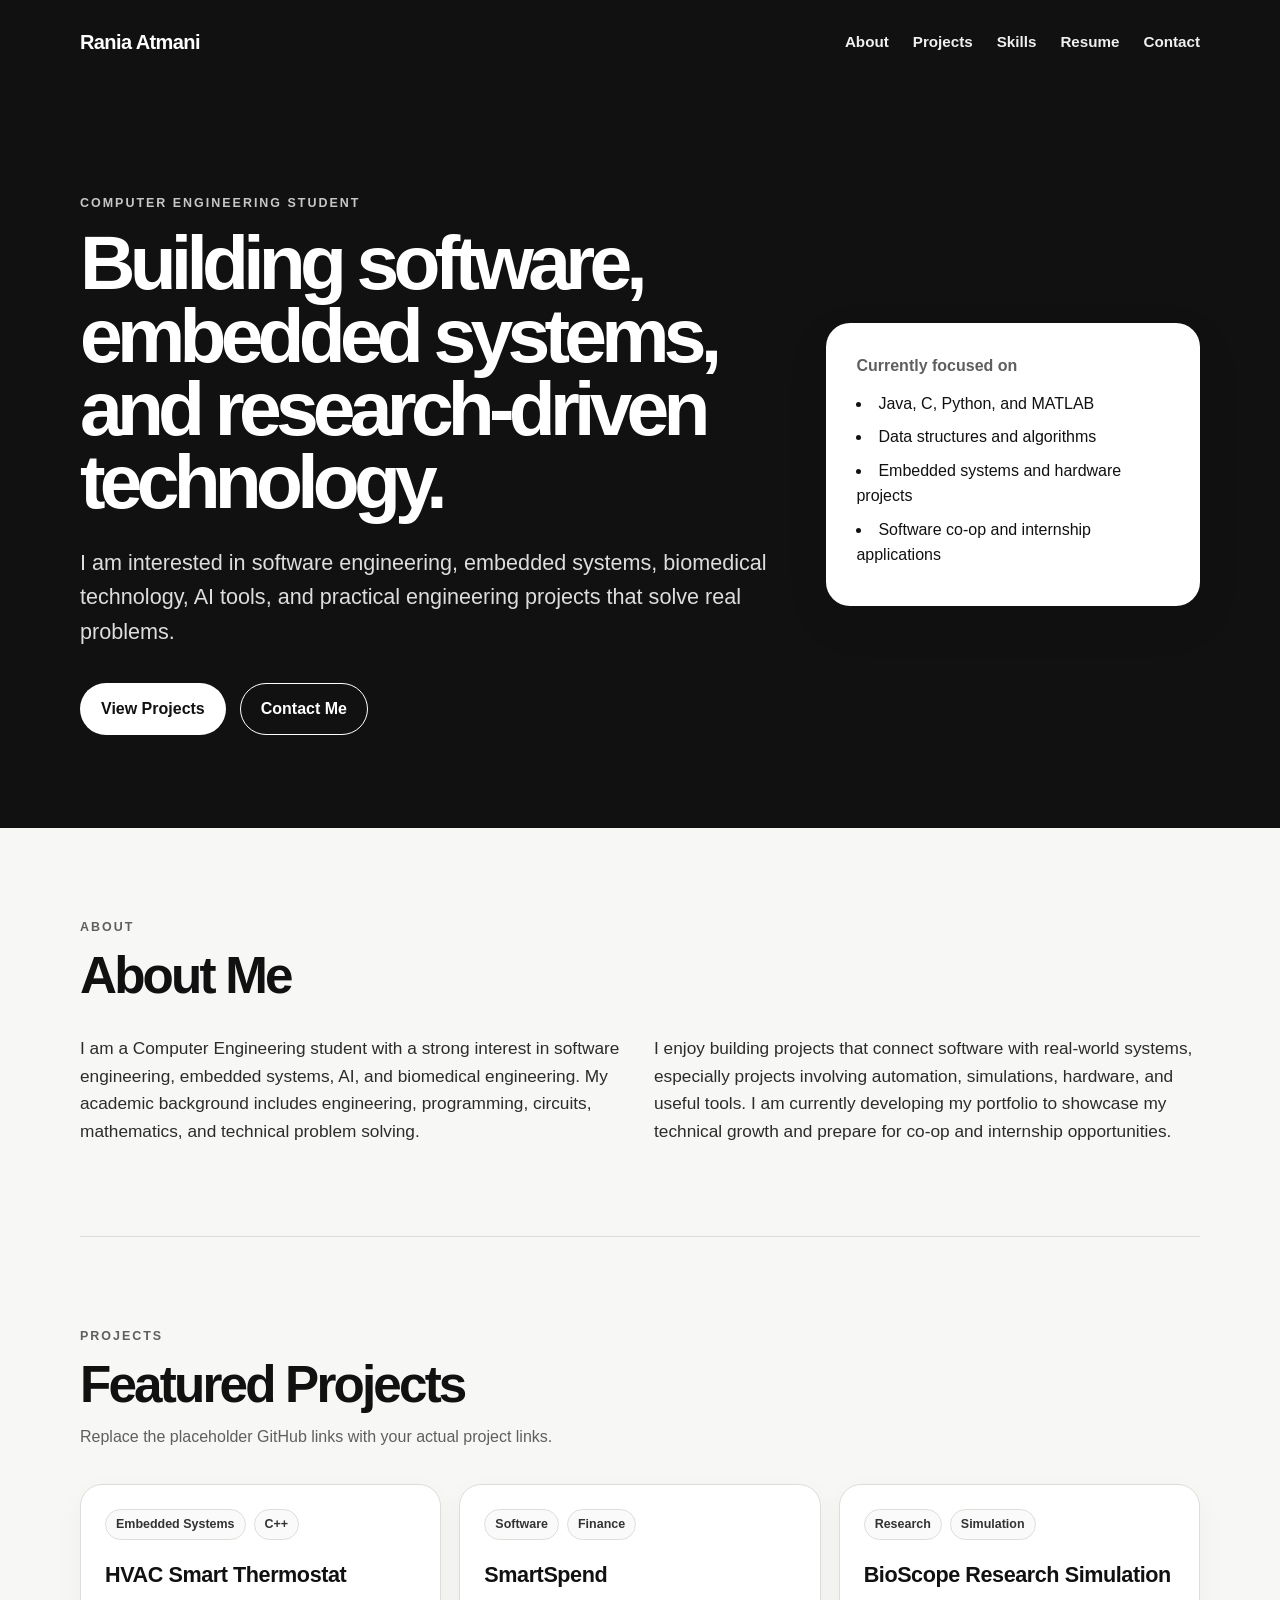
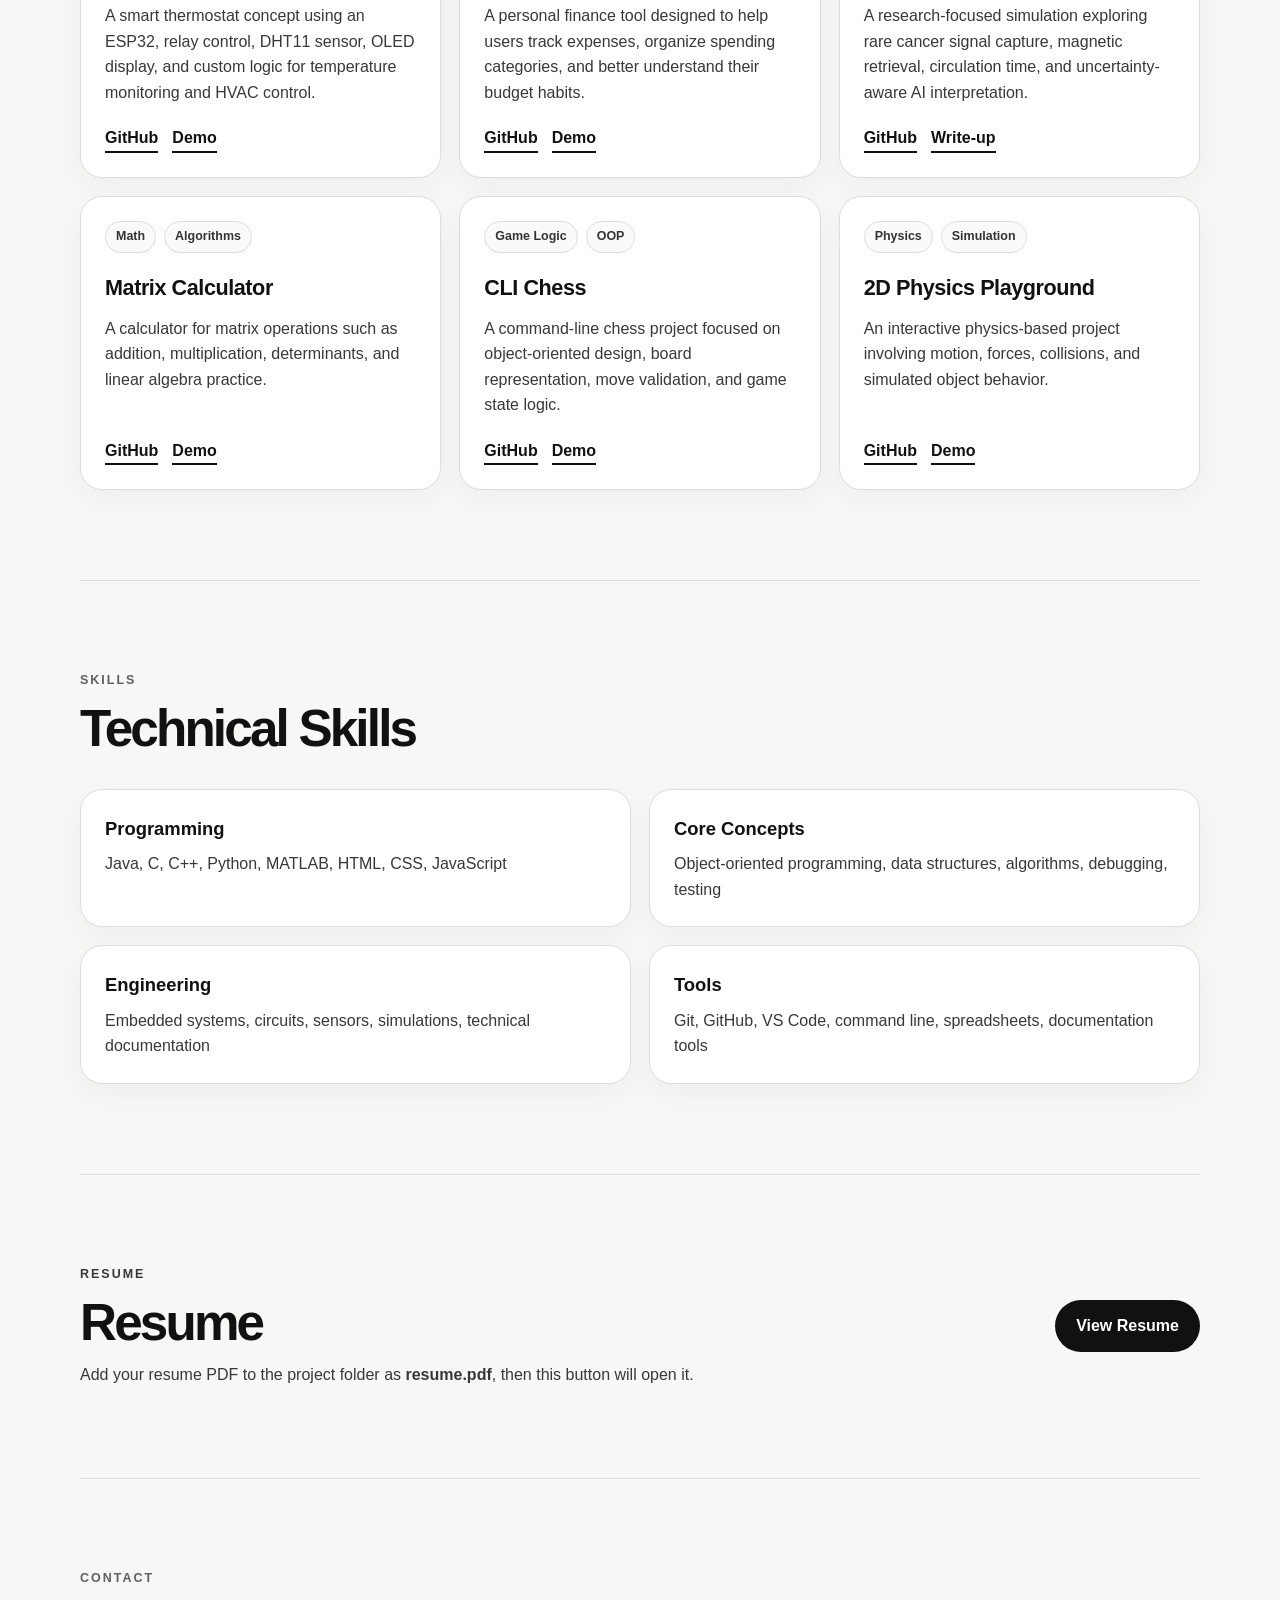
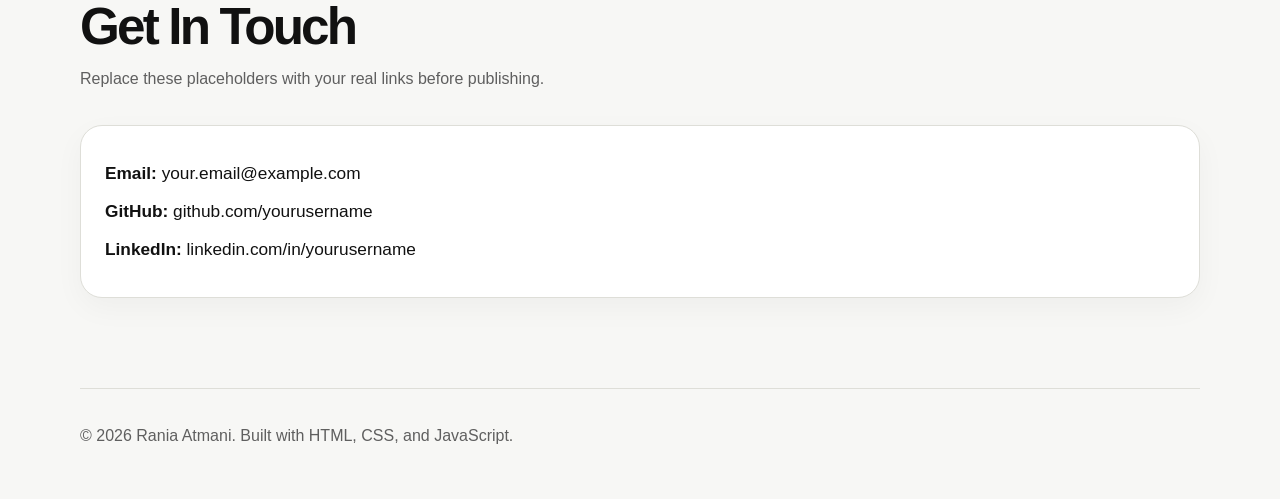
==== index.html @ a5ba22d7 "Add files via upload" ====
<!DOCTYPE html>
<html lang="en">
<head>
  <meta charset="UTF-8" />
  <meta name="viewport" content="width=device-width, initial-scale=1.0" />
  <title>Rania Atmani | Portfolio</title>
  <meta name="description" content="Computer Engineering portfolio for Rania Atmani: software, embedded systems, research, and engineering projects." />
  <link rel="stylesheet" href="style.css" />
</head>
<body>
  <header class="site-header">
    <nav class="navbar">
      <a class="logo" href="#home">Rania Atmani</a>

      <button class="menu-toggle" id="menuToggle" aria-label="Open menu">
        ☰
      </button>

      <div class="nav-links" id="navLinks">
        <a href="#about">About</a>
        <a href="#projects">Projects</a>
        <a href="#skills">Skills</a>
        <a href="#resume">Resume</a>
        <a href="#contact">Contact</a>
      </div>
    </nav>

    <section class="hero" id="home">
      <div class="hero-content">
        <p class="eyebrow">Computer Engineering Student</p>
        <h1>Building software, embedded systems, and research-driven technology.</h1>
        <p class="hero-text">
          I am interested in software engineering, embedded systems, biomedical technology,
          AI tools, and practical engineering projects that solve real problems.
        </p>

        <div class="hero-buttons">
          <a class="btn primary" href="#projects">View Projects</a>
          <a class="btn secondary" href="#contact">Contact Me</a>
        </div>
      </div>

      <div class="hero-card">
        <p class="card-label">Currently focused on</p>
        <ul>
          <li>Java, C, Python, and MATLAB</li>
          <li>Data structures and algorithms</li>
          <li>Embedded systems and hardware projects</li>
          <li>Software co-op and internship applications</li>
        </ul>
      </div>
    </section>
  </header>

  <main>
    <section class="section" id="about">
      <div class="section-heading">
        <p class="eyebrow">About</p>
        <h2>About Me</h2>
      </div>

      <div class="about-grid">
        <p>
          I am a Computer Engineering student with a strong interest in software engineering,
          embedded systems, AI, and biomedical engineering. My academic background includes
          engineering, programming, circuits, mathematics, and technical problem solving.
        </p>
        <p>
          I enjoy building projects that connect software with real-world systems, especially
          projects involving automation, simulations, hardware, and useful tools. I am currently
          developing my portfolio to showcase my technical growth and prepare for co-op and
          internship opportunities.
        </p>
      </div>
    </section>

    <section class="section" id="projects">
      <div class="section-heading">
        <p class="eyebrow">Projects</p>
        <h2>Featured Projects</h2>
        <p class="section-subtitle">
          Replace the placeholder GitHub links with your actual project links.
        </p>
      </div>

      <div class="project-grid">
        <article class="project-card">
          <div class="project-topline">
            <span class="tag">Embedded Systems</span>
            <span class="tag">C++</span>
          </div>
          <h3>HVAC Smart Thermostat</h3>
          <p>
            A smart thermostat concept using an ESP32, relay control, DHT11 sensor,
            OLED display, and custom logic for temperature monitoring and HVAC control.
          </p>
          <div class="project-links">
            <a href="#" target="_blank" rel="noreferrer">GitHub</a>
            <a href="#" target="_blank" rel="noreferrer">Demo</a>
          </div>
        </article>

        <article class="project-card">
          <div class="project-topline">
            <span class="tag">Software</span>
            <span class="tag">Finance</span>
          </div>
          <h3>SmartSpend</h3>
          <p>
            A personal finance tool designed to help users track expenses, organize
            spending categories, and better understand their budget habits.
          </p>
          <div class="project-links">
            <a href="#" target="_blank" rel="noreferrer">GitHub</a>
            <a href="#" target="_blank" rel="noreferrer">Demo</a>
          </div>
        </article>

        <article class="project-card">
          <div class="project-topline">
            <span class="tag">Research</span>
            <span class="tag">Simulation</span>
          </div>
          <h3>BioScope Research Simulation</h3>
          <p>
            A research-focused simulation exploring rare cancer signal capture,
            magnetic retrieval, circulation time, and uncertainty-aware AI interpretation.
          </p>
          <div class="project-links">
            <a href="#" target="_blank" rel="noreferrer">GitHub</a>
            <a href="#" target="_blank" rel="noreferrer">Write-up</a>
          </div>
        </article>

        <article class="project-card">
          <div class="project-topline">
            <span class="tag">Math</span>
            <span class="tag">Algorithms</span>
          </div>
          <h3>Matrix Calculator</h3>
          <p>
            A calculator for matrix operations such as addition, multiplication,
            determinants, and linear algebra practice.
          </p>
          <div class="project-links">
            <a href="#" target="_blank" rel="noreferrer">GitHub</a>
            <a href="#" target="_blank" rel="noreferrer">Demo</a>
          </div>
        </article>

        <article class="project-card">
          <div class="project-topline">
            <span class="tag">Game Logic</span>
            <span class="tag">OOP</span>
          </div>
          <h3>CLI Chess</h3>
          <p>
            A command-line chess project focused on object-oriented design,
            board representation, move validation, and game state logic.
          </p>
          <div class="project-links">
            <a href="#" target="_blank" rel="noreferrer">GitHub</a>
            <a href="#" target="_blank" rel="noreferrer">Demo</a>
          </div>
        </article>

        <article class="project-card">
          <div class="project-topline">
            <span class="tag">Physics</span>
            <span class="tag">Simulation</span>
          </div>
          <h3>2D Physics Playground</h3>
          <p>
            An interactive physics-based project involving motion, forces,
            collisions, and simulated object behavior.
          </p>
          <div class="project-links">
            <a href="#" target="_blank" rel="noreferrer">GitHub</a>
            <a href="#" target="_blank" rel="noreferrer">Demo</a>
          </div>
        </article>
      </div>
    </section>

    <section class="section" id="skills">
      <div class="section-heading">
        <p class="eyebrow">Skills</p>
        <h2>Technical Skills</h2>
      </div>

      <div class="skills-grid">
        <div>
          <h3>Programming</h3>
          <p>Java, C, C++, Python, MATLAB, HTML, CSS, JavaScript</p>
        </div>
        <div>
          <h3>Core Concepts</h3>
          <p>Object-oriented programming, data structures, algorithms, debugging, testing</p>
        </div>
        <div>
          <h3>Engineering</h3>
          <p>Embedded systems, circuits, sensors, simulations, technical documentation</p>
        </div>
        <div>
          <h3>Tools</h3>
          <p>Git, GitHub, VS Code, command line, spreadsheets, documentation tools</p>
        </div>
      </div>
    </section>

    <section class="section resume-section" id="resume">
      <div>
        <p class="eyebrow">Resume</p>
        <h2>Resume</h2>
        <p>
          Add your resume PDF to the project folder as <strong>resume.pdf</strong>,
          then this button will open it.
        </p>
      </div>
      <a class="btn primary" href="resume.pdf" target="_blank" rel="noreferrer">View Resume</a>
    </section>

    <section class="section" id="contact">
      <div class="section-heading">
        <p class="eyebrow">Contact</p>
        <h2>Get In Touch</h2>
        <p class="section-subtitle">
          Replace these placeholders with your real links before publishing.
        </p>
      </div>

      <div class="contact-card">
        <p><strong>Email:</strong> your.email@example.com</p>
        <p><strong>GitHub:</strong> github.com/yourusername</p>
        <p><strong>LinkedIn:</strong> linkedin.com/in/yourusername</p>
      </div>
    </section>
  </main>

  <footer>
    <p>© 2026 Rania Atmani. Built with HTML, CSS, and JavaScript.</p>
  </footer>

  <script src="script.js"></script>
</body>
</html>
---- style.css ----
* {
  margin: 0;
  padding: 0;
  box-sizing: border-box;
}

:root {
  --bg: #f7f7f5;
  --text: #111111;
  --muted: #5f5f5f;
  --card: #ffffff;
  --line: #deded8;
  --dark: #111111;
  --light: #ffffff;
  --shadow: 0 16px 45px rgba(0, 0, 0, 0.08);
}

html {
  scroll-behavior: smooth;
}

body {
  font-family: Arial, Helvetica, sans-serif;
  background: var(--bg);
  color: var(--text);
  line-height: 1.6;
}

a {
  color: inherit;
}

.site-header {
  background: var(--dark);
  color: var(--light);
  min-height: 92vh;
}

.navbar {
  width: min(1120px, 92%);
  margin: 0 auto;
  padding: 26px 0;
  display: flex;
  justify-content: space-between;
  align-items: center;
}

.logo {
  font-weight: 800;
  text-decoration: none;
  letter-spacing: -0.03em;
  font-size: 1.25rem;
}

.nav-links {
  display: flex;
  gap: 24px;
}

.nav-links a {
  text-decoration: none;
  color: #f0f0f0;
  font-weight: 600;
  font-size: 0.95rem;
}

.nav-links a:hover {
  color: #ffffff;
  text-decoration: underline;
}

.menu-toggle {
  display: none;
  background: none;
  border: 1px solid #ffffff;
  color: #ffffff;
  padding: 8px 12px;
  border-radius: 8px;
  font-size: 1.2rem;
}

.hero {
  width: min(1120px, 92%);
  margin: 0 auto;
  padding: 110px 0 80px;
  display: grid;
  grid-template-columns: minmax(0, 1.5fr) minmax(280px, 0.8fr);
  gap: 46px;
  align-items: center;
}

.eyebrow {
  text-transform: uppercase;
  letter-spacing: 0.16em;
  font-size: 0.78rem;
  font-weight: 800;
  color: var(--muted);
  margin-bottom: 12px;
}

.site-header .eyebrow {
  color: #c7c7c7;
}

.hero h1 {
  font-size: clamp(2.8rem, 6vw, 5.8rem);
  line-height: 0.95;
  letter-spacing: -0.075em;
  max-width: 880px;
  margin-bottom: 28px;
}

.hero-text {
  font-size: clamp(1.05rem, 2vw, 1.35rem);
  color: #dddddd;
  max-width: 720px;
  margin-bottom: 34px;
}

.hero-buttons {
  display: flex;
  flex-wrap: wrap;
  gap: 14px;
}

.btn {
  display: inline-flex;
  align-items: center;
  justify-content: center;
  min-height: 46px;
  padding: 12px 20px;
  border-radius: 999px;
  text-decoration: none;
  font-weight: 800;
  border: 1px solid transparent;
}

.btn.primary {
  background: var(--dark);
  color: var(--light);
}

.site-header .btn.primary {
  background: var(--light);
  color: var(--dark);
}

.btn.secondary {
  border-color: #ffffff;
  color: #ffffff;
}

.btn:hover {
  transform: translateY(-1px);
}

.hero-card {
  background: #ffffff;
  color: var(--text);
  padding: 30px;
  border-radius: 24px;
  box-shadow: var(--shadow);
}

.card-label {
  color: var(--muted);
  font-weight: 800;
  margin-bottom: 12px;
}

.hero-card ul {
  list-style-position: inside;
}

.hero-card li {
  margin: 8px 0;
}

.section {
  width: min(1120px, 92%);
  margin: 0 auto;
  padding: 90px 0;
  border-bottom: 1px solid var(--line);
}

.section-heading {
  margin-bottom: 34px;
}

.section h2 {
  font-size: clamp(2rem, 4vw, 3.2rem);
  line-height: 1;
  letter-spacing: -0.055em;
  margin-bottom: 14px;
}

.section-subtitle {
  color: var(--muted);
  max-width: 680px;
}

.about-grid {
  display: grid;
  grid-template-columns: 1fr 1fr;
  gap: 28px;
  font-size: 1.08rem;
  color: #2c2c2c;
}

.project-grid {
  display: grid;
  grid-template-columns: repeat(3, 1fr);
  gap: 18px;
}

.project-card,
.skills-grid > div,
.contact-card {
  background: var(--card);
  border: 1px solid var(--line);
  border-radius: 22px;
  padding: 24px;
  box-shadow: 0 10px 30px rgba(0, 0, 0, 0.04);
}

.project-card {
  display: flex;
  flex-direction: column;
  min-height: 290px;
}

.project-topline {
  display: flex;
  flex-wrap: wrap;
  gap: 8px;
  margin-bottom: 18px;
}

.tag {
  border: 1px solid var(--line);
  border-radius: 999px;
  padding: 5px 10px;
  font-size: 0.78rem;
  font-weight: 800;
  color: #333333;
  background: #fafafa;
}

.project-card h3 {
  font-size: 1.35rem;
  margin-bottom: 10px;
  letter-spacing: -0.02em;
}

.project-card p {
  color: #383838;
}

.project-links {
  margin-top: auto;
  padding-top: 20px;
  display: flex;
  gap: 14px;
}

.project-links a {
  font-weight: 800;
  text-decoration: none;
  border-bottom: 2px solid var(--dark);
}

.skills-grid {
  display: grid;
  grid-template-columns: repeat(2, 1fr);
  gap: 18px;
}

.skills-grid h3 {
  margin-bottom: 8px;
  font-size: 1.15rem;
}

.skills-grid p {
  color: #383838;
}

.resume-section {
  display: flex;
  justify-content: space-between;
  align-items: center;
  gap: 28px;
}

.resume-section p {
  color: #383838;
  max-width: 650px;
}

.contact-card {
  font-size: 1.08rem;
}

.contact-card p {
  margin: 10px 0;
}

footer {
  width: min(1120px, 92%);
  margin: 0 auto;
  padding: 34px 0 50px;
  color: var(--muted);
}

@media (max-width: 900px) {
  .hero {
    grid-template-columns: 1fr;
    padding-top: 70px;
  }

  .project-grid {
    grid-template-columns: repeat(2, 1fr);
  }

  .about-grid {
    grid-template-columns: 1fr;
  }
}

@media (max-width: 720px) {
  .navbar {
    position: relative;
  }

  .menu-toggle {
    display: block;
  }

  .nav-links {
    display: none;
    position: absolute;
    top: 72px;
    right: 0;
    left: 0;
    background: #1a1a1a;
    border: 1px solid #333333;
    border-radius: 16px;
    padding: 18px;
    flex-direction: column;
    gap: 14px;
  }

  .nav-links.open {
    display: flex;
  }

  .project-grid,
  .skills-grid {
    grid-template-columns: 1fr;
  }

  .resume-section {
    flex-direction: column;
    align-items: flex-start;
  }

  .hero-card {
    padding: 22px;
  }

  .section {
    padding: 68px 0;
  }
}
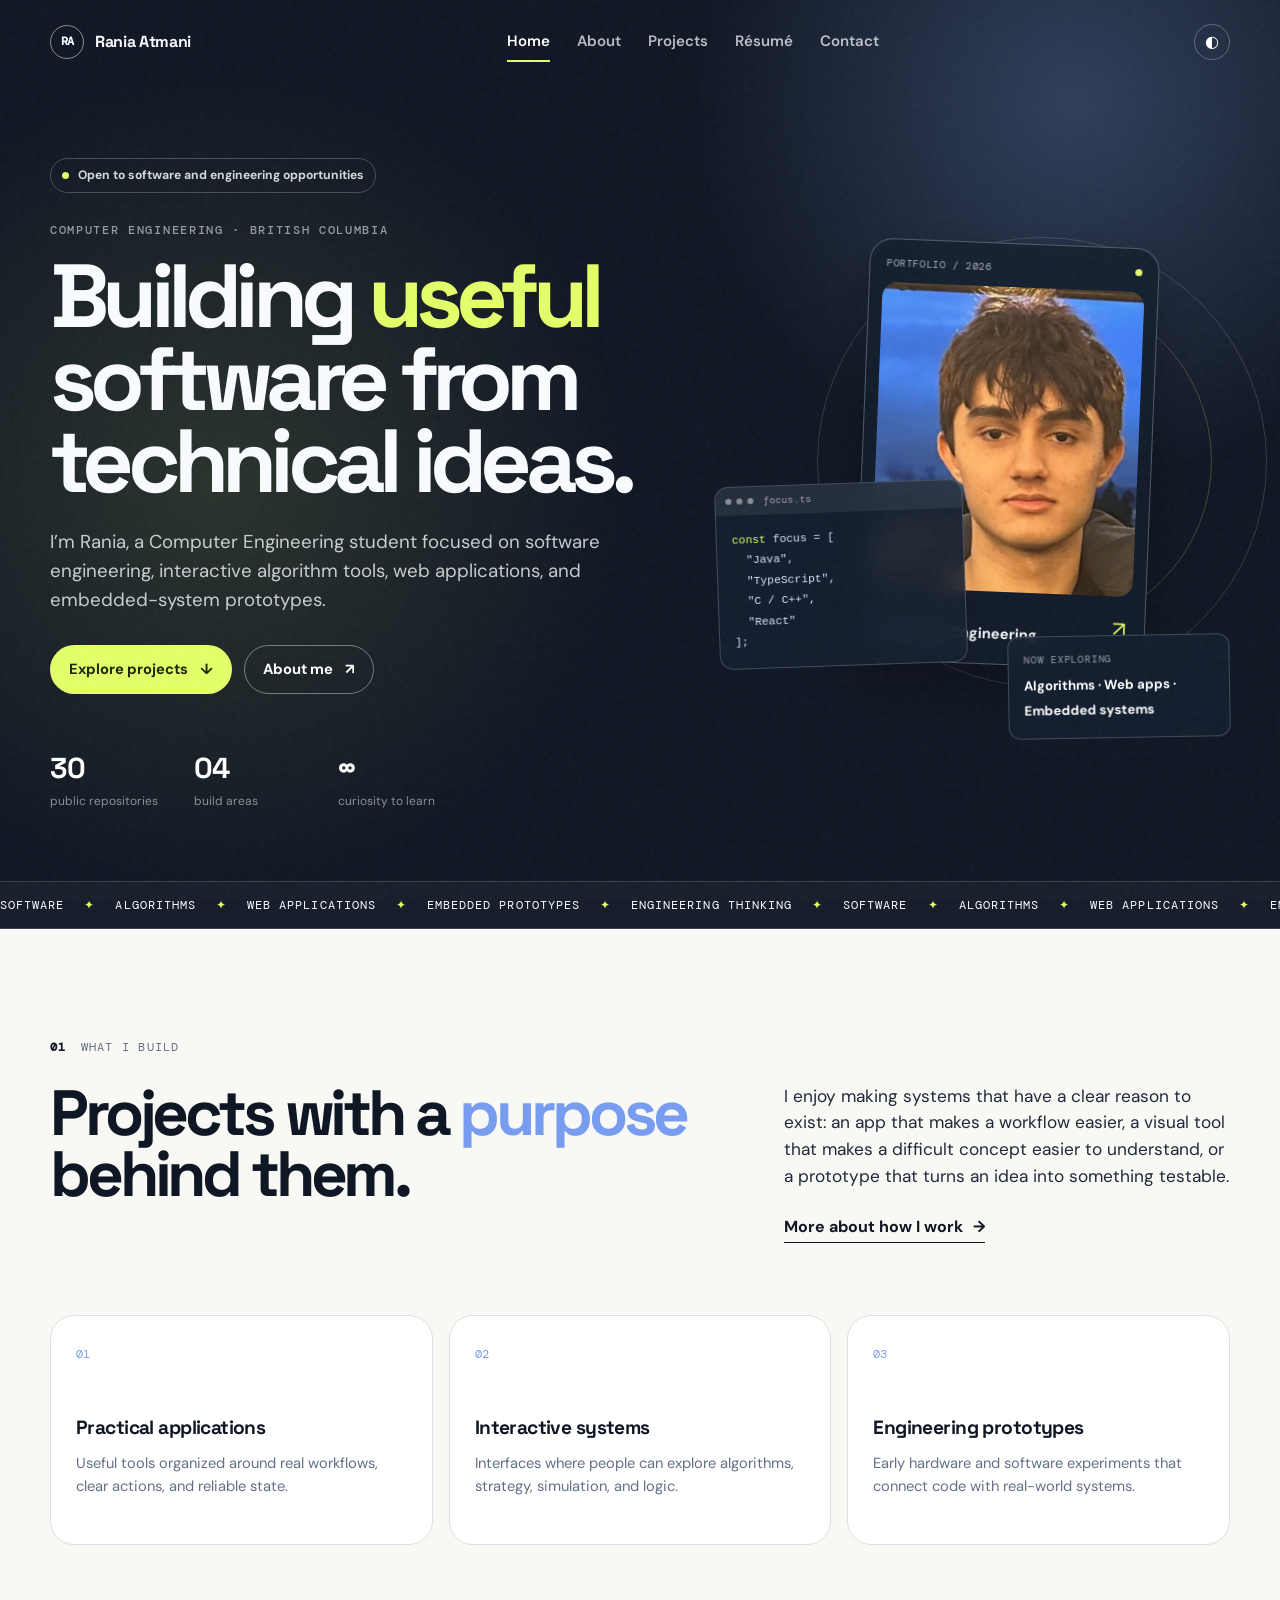
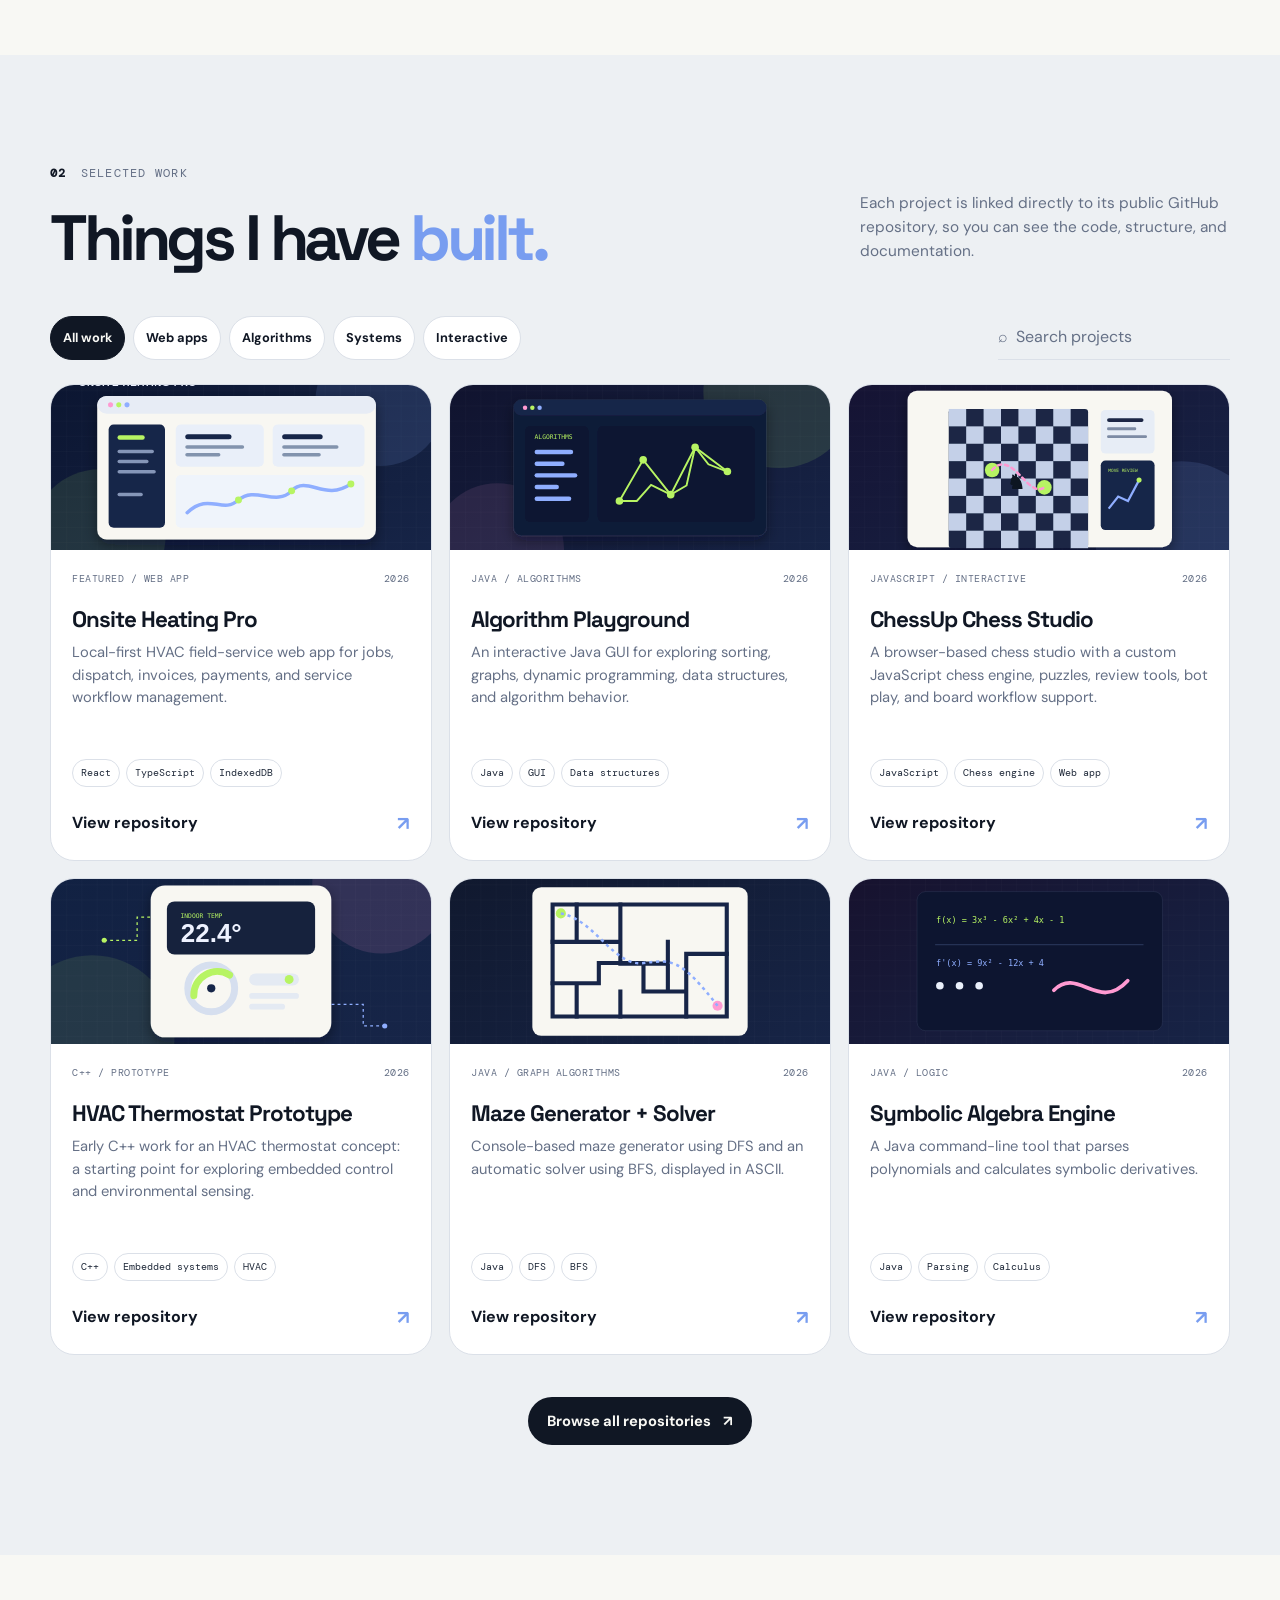
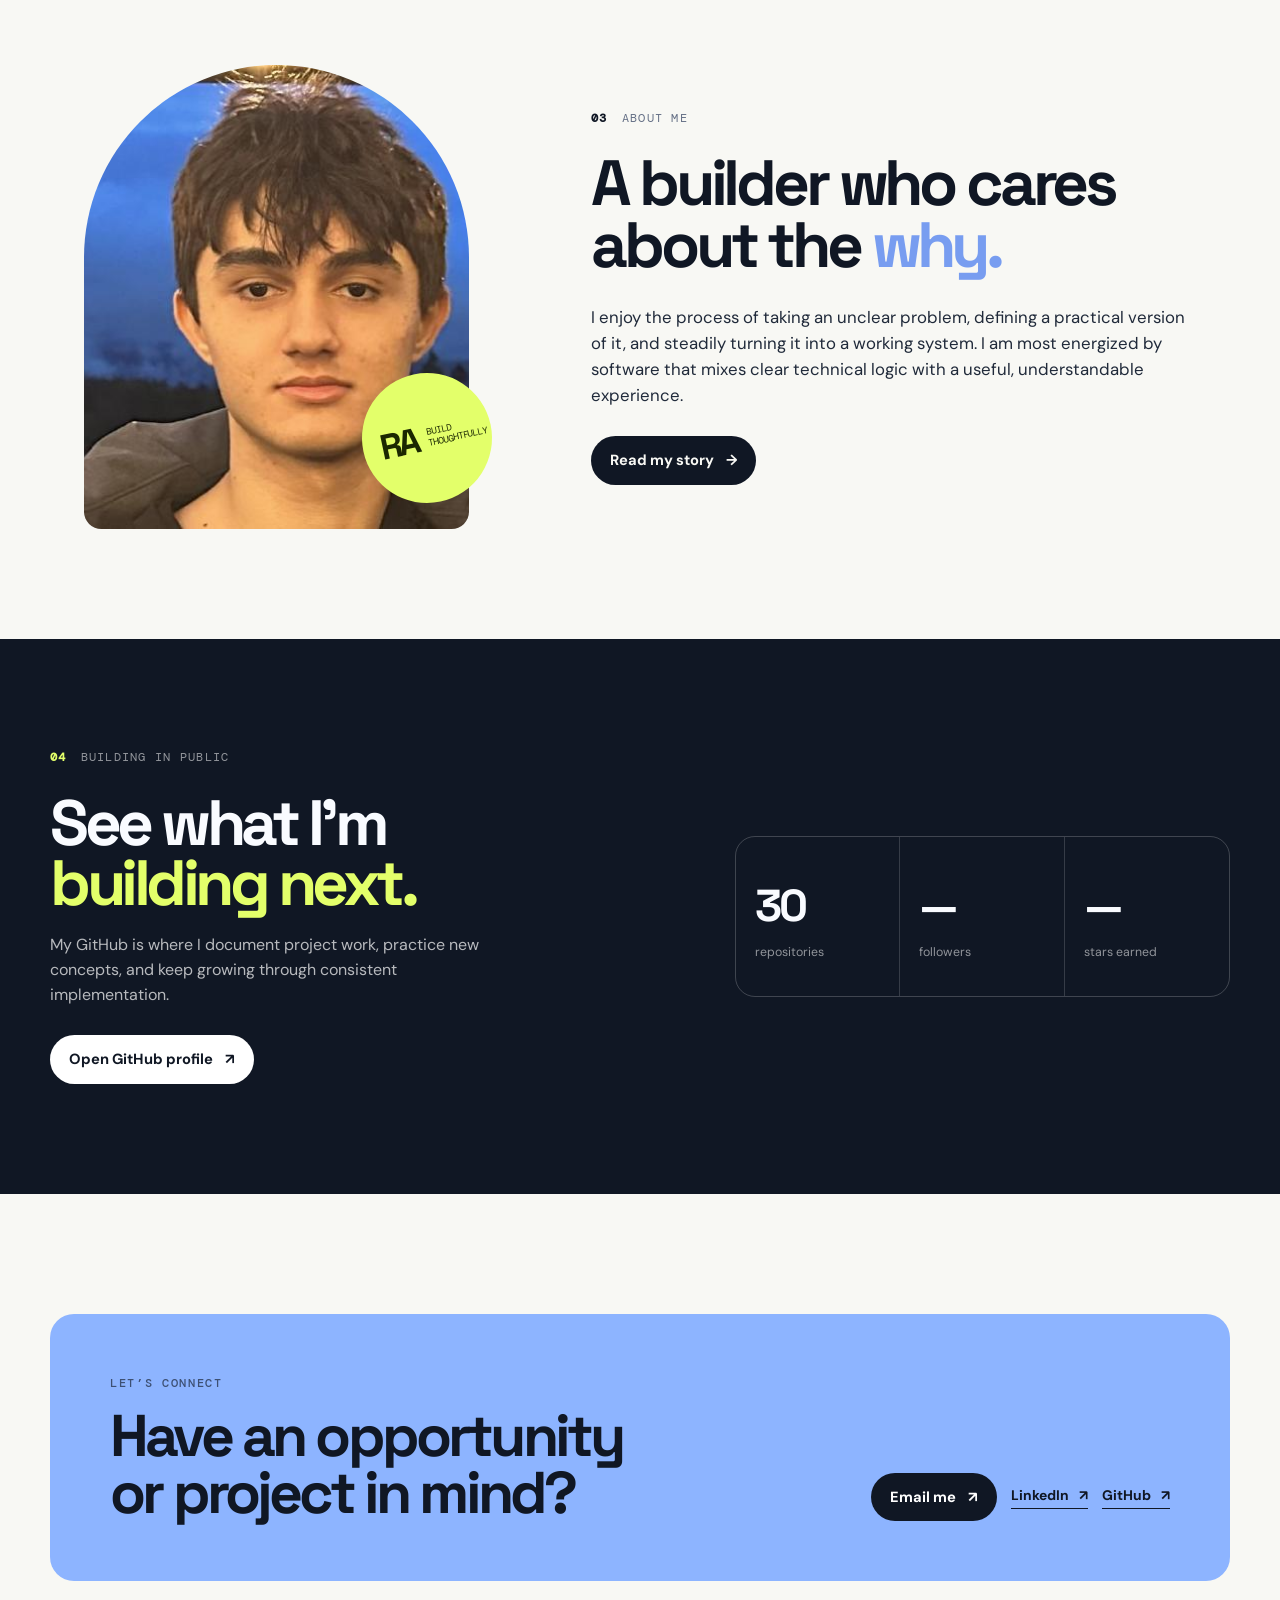
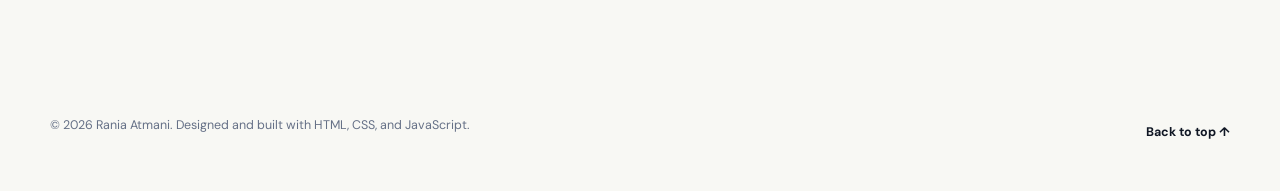
==== commit 8b21f011: "Add files via upload" ====
--- a/index.html
+++ b/index.html
@@ -1,244 +1,256 @@
-<!DOCTYPE html>
+<!doctype html>
 <html lang="en">
 <head>
-  <meta charset="UTF-8" />
-  <meta name="viewport" content="width=device-width, initial-scale=1.0" />
+  <meta charset="utf-8">
+  <meta name="viewport" content="width=device-width,initial-scale=1">
+  <meta name="description" content="Portfolio of Rania Atmani, a Computer Engineering student building software, interactive systems, and embedded prototypes.">
+  <meta name="theme-color" content="#101724">
+  <meta property="og:title" content="Rania Atmani | Computer Engineering Portfolio">
+  <meta property="og:description" content="Software, interactive systems, algorithms, and embedded prototypes.">
+  <meta property="og:type" content="website">
+  <meta property="og:image" content="assets/og-cover.svg">
   <title>Rania Atmani | Portfolio</title>
-  <meta name="description" content="Computer Engineering portfolio for Rania Atmani: software, embedded systems, research, and engineering projects." />
-  <link rel="stylesheet" href="style.css" />
+  <link rel="icon" type="image/svg+xml" href="assets/favicon.svg">
+  <link rel="preconnect" href="https://fonts.googleapis.com">
+  <link rel="preconnect" href="https://fonts.gstatic.com" crossorigin>
+  <link href="https://fonts.googleapis.com/css2?family=DM+Mono:wght@400;500&family=DM+Sans:opsz,wght@9..40,400;9..40,500;9..40,600;9..40,700&family=Space+Grotesk:wght@400;500;600;700&display=swap" rel="stylesheet">
+  <link rel="stylesheet" href="style.css">
 </head>
 <body>
-  <header class="site-header">
-    <nav class="navbar">
-      <a class="logo" href="#home">Rania Atmani</a>
-
-      <button class="menu-toggle" id="menuToggle" aria-label="Open menu">
-        ☰
-      </button>
+  <a class="skip-link" href="#main">Skip to content</a>
+  <div class="noise" aria-hidden="true"></div>
+  <div class="scroll-progress" id="scrollProgress" aria-hidden="true"></div>
+
+  <header class="site-header" id="top">
+    <nav class="nav container" aria-label="Primary navigation">
+      <a class="brand" href="index.html" aria-label="Rania Atmani home">
+        <span class="brand-mark">RA</span>
+        <span>Rania Atmani</span>
+      </a>
 
       <div class="nav-links" id="navLinks">
-        <a href="#about">About</a>
+        <a class="active" href="index.html">Home</a>
+        <a href="about.html">About</a>
         <a href="#projects">Projects</a>
-        <a href="#skills">Skills</a>
-        <a href="#resume">Resume</a>
+        <a href="resume.html">Résumé</a>
         <a href="#contact">Contact</a>
       </div>
+
+      <div class="nav-actions">
+        <button class="icon-button" id="themeToggle" type="button" aria-label="Toggle colour theme" title="Toggle colour theme">◐</button>
+        <button class="menu-button" id="menuButton" type="button" aria-controls="navLinks" aria-expanded="false" aria-label="Open menu">
+          <span></span><span></span>
+        </button>
+      </div>
     </nav>
 
-    <section class="hero" id="home">
-      <div class="hero-content">
-        <p class="eyebrow">Computer Engineering Student</p>
-        <h1>Building software, embedded systems, and research-driven technology.</h1>
-        <p class="hero-text">
-          I am interested in software engineering, embedded systems, biomedical technology,
-          AI tools, and practical engineering projects that solve real problems.
+    <section class="hero container">
+      <div class="hero-copy reveal">
+        <div class="availability"><span></span> Open to software and engineering opportunities</div>
+        <p class="eyebrow">COMPUTER ENGINEERING · BRITISH COLUMBIA</p>
+        <h1>Building <em>useful</em> software from technical ideas.</h1>
+        <p class="hero-lead">
+          I’m Rania, a Computer Engineering student focused on software engineering,
+          interactive algorithm tools, web applications, and embedded-system prototypes.
         </p>
-
-        <div class="hero-buttons">
-          <a class="btn primary" href="#projects">View Projects</a>
-          <a class="btn secondary" href="#contact">Contact Me</a>
-        </div>
-      </div>
-
-      <div class="hero-card">
-        <p class="card-label">Currently focused on</p>
-        <ul>
-          <li>Java, C, Python, and MATLAB</li>
-          <li>Data structures and algorithms</li>
-          <li>Embedded systems and hardware projects</li>
-          <li>Software co-op and internship applications</li>
-        </ul>
-      </div>
-    </section>
-  </header>
-
-  <main>
-    <section class="section" id="about">
-      <div class="section-heading">
-        <p class="eyebrow">About</p>
-        <h2>About Me</h2>
-      </div>
-
-      <div class="about-grid">
-        <p>
-          I am a Computer Engineering student with a strong interest in software engineering,
-          embedded systems, AI, and biomedical engineering. My academic background includes
-          engineering, programming, circuits, mathematics, and technical problem solving.
-        </p>
-        <p>
-          I enjoy building projects that connect software with real-world systems, especially
-          projects involving automation, simulations, hardware, and useful tools. I am currently
-          developing my portfolio to showcase my technical growth and prepare for co-op and
-          internship opportunities.
-        </p>
-      </div>
-    </section>
-
-    <section class="section" id="projects">
-      <div class="section-heading">
-        <p class="eyebrow">Projects</p>
-        <h2>Featured Projects</h2>
-        <p class="section-subtitle">
-          Replace the placeholder GitHub links with your actual project links.
-        </p>
-      </div>
-
-      <div class="project-grid">
-        <article class="project-card">
-          <div class="project-topline">
-            <span class="tag">Embedded Systems</span>
-            <span class="tag">C++</span>
-          </div>
-          <h3>HVAC Smart Thermostat</h3>
-          <p>
-            A smart thermostat concept using an ESP32, relay control, DHT11 sensor,
-            OLED display, and custom logic for temperature monitoring and HVAC control.
-          </p>
-          <div class="project-links">
-            <a href="#" target="_blank" rel="noreferrer">GitHub</a>
-            <a href="#" target="_blank" rel="noreferrer">Demo</a>
+        <div class="hero-actions">
+          <a class="button button-primary" href="#projects">Explore projects <span>↓</span></a>
+          <a class="button button-ghost" href="about.html">About me <span>↗</span></a>
+        </div>
+        <dl class="hero-stats" aria-label="Portfolio summary">
+          <div><dt id="repoCount">30</dt><dd>public repositories</dd></div>
+          <div><dt>04</dt><dd>build areas</dd></div>
+          <div><dt>∞</dt><dd>curiosity to learn</dd></div>
+        </dl>
+      </div>
+
+      <div class="hero-visual reveal delay-1" aria-label="Rania Atmani profile photo and technology focus">
+        <div class="hero-orbit orbit-one" aria-hidden="true"></div>
+        <div class="hero-orbit orbit-two" aria-hidden="true"></div>
+        <article class="profile-card">
+          <div class="profile-card-top"><span>PORTFOLIO / 2026</span><span class="pulse-dot"></span></div>
+          <div class="portrait-wrap"><img src="assets/rania-headshot.jpg" alt="Rania Atmani"></div>
+          <div class="profile-card-bottom">
+            <div><small>STUDYING</small><strong>Computer Engineering</strong></div>
+            <span aria-hidden="true">↗</span>
           </div>
         </article>
-
-        <article class="project-card">
-          <div class="project-topline">
-            <span class="tag">Software</span>
-            <span class="tag">Finance</span>
+        <div class="floating-panel floating-code">
+          <div class="window-dots"><i></i><i></i><i></i><b>focus.ts</b></div>
+          <pre><code><span>const</span> focus = [
+  "Java",
+  "TypeScript",
+  "C / C++",
+  "React"
+];</code></pre>
+        </div>
+        <div class="floating-panel floating-note"><small>NOW EXPLORING</small><strong>Algorithms · Web apps · Embedded systems</strong></div>
+      </div>
+    </section>
+
+    <div class="ticker" aria-hidden="true"><div>
+      <span>SOFTWARE</span><i>✦</i><span>ALGORITHMS</span><i>✦</i><span>WEB APPLICATIONS</span><i>✦</i><span>EMBEDDED PROTOTYPES</span><i>✦</i><span>ENGINEERING THINKING</span><i>✦</i>
+      <span>SOFTWARE</span><i>✦</i><span>ALGORITHMS</span><i>✦</i><span>WEB APPLICATIONS</span><i>✦</i><span>EMBEDDED PROTOTYPES</span><i>✦</i><span>ENGINEERING THINKING</span><i>✦</i>
+    </div></div>
+  </header>
+
+  <main id="main">
+    <section class="intro-section container section-pad">
+      <div class="section-kicker"><span>01</span><span>WHAT I BUILD</span></div>
+      <div class="intro-grid">
+        <h2 class="section-title reveal">Projects with a <em>purpose</em> behind them.</h2>
+        <div class="intro-copy reveal delay-1">
+          <p>I enjoy making systems that have a clear reason to exist: an app that makes a workflow easier, a visual tool that makes a difficult concept easier to understand, or a prototype that turns an idea into something testable.</p>
+          <a class="text-link" href="about.html">More about how I work <span>→</span></a>
+        </div>
+      </div>
+      <div class="focus-grid">
+        <article class="focus-card reveal"><span class="focus-number">01</span><h3>Practical applications</h3><p>Useful tools organized around real workflows, clear actions, and reliable state.</p></article>
+        <article class="focus-card reveal delay-1"><span class="focus-number">02</span><h3>Interactive systems</h3><p>Interfaces where people can explore algorithms, strategy, simulation, and logic.</p></article>
+        <article class="focus-card reveal delay-2"><span class="focus-number">03</span><h3>Engineering prototypes</h3><p>Early hardware and software experiments that connect code with real-world systems.</p></article>
+      </div>
+    </section>
+
+    <section class="projects-section" id="projects">
+      <div class="container section-pad">
+        <div class="section-heading-row">
+          <div>
+            <div class="section-kicker"><span>02</span><span>SELECTED WORK</span></div>
+            <h2 class="section-title reveal">Things I have <em>built.</em></h2>
           </div>
-          <h3>SmartSpend</h3>
-          <p>
-            A personal finance tool designed to help users track expenses, organize
-            spending categories, and better understand their budget habits.
-          </p>
-          <div class="project-links">
-            <a href="#" target="_blank" rel="noreferrer">GitHub</a>
-            <a href="#" target="_blank" rel="noreferrer">Demo</a>
+          <p class="section-aside reveal delay-1">Each project is linked directly to its public GitHub repository, so you can see the code, structure, and documentation.</p>
+        </div>
+
+        <div class="project-controls reveal">
+          <div class="filter-row" role="group" aria-label="Filter projects">
+            <button class="filter active" type="button" data-filter="all">All work</button>
+            <button class="filter" type="button" data-filter="web">Web apps</button>
+            <button class="filter" type="button" data-filter="algorithms">Algorithms</button>
+            <button class="filter" type="button" data-filter="systems">Systems</button>
+            <button class="filter" type="button" data-filter="games">Interactive</button>
           </div>
-        </article>
-
-        <article class="project-card">
-          <div class="project-topline">
-            <span class="tag">Research</span>
-            <span class="tag">Simulation</span>
-          </div>
-          <h3>BioScope Research Simulation</h3>
-          <p>
-            A research-focused simulation exploring rare cancer signal capture,
-            magnetic retrieval, circulation time, and uncertainty-aware AI interpretation.
-          </p>
-          <div class="project-links">
-            <a href="#" target="_blank" rel="noreferrer">GitHub</a>
-            <a href="#" target="_blank" rel="noreferrer">Write-up</a>
-          </div>
-        </article>
-
-        <article class="project-card">
-          <div class="project-topline">
-            <span class="tag">Math</span>
-            <span class="tag">Algorithms</span>
-          </div>
-          <h3>Matrix Calculator</h3>
-          <p>
-            A calculator for matrix operations such as addition, multiplication,
-            determinants, and linear algebra practice.
-          </p>
-          <div class="project-links">
-            <a href="#" target="_blank" rel="noreferrer">GitHub</a>
-            <a href="#" target="_blank" rel="noreferrer">Demo</a>
-          </div>
-        </article>
-
-        <article class="project-card">
-          <div class="project-topline">
-            <span class="tag">Game Logic</span>
-            <span class="tag">OOP</span>
-          </div>
-          <h3>CLI Chess</h3>
-          <p>
-            A command-line chess project focused on object-oriented design,
-            board representation, move validation, and game state logic.
-          </p>
-          <div class="project-links">
-            <a href="#" target="_blank" rel="noreferrer">GitHub</a>
-            <a href="#" target="_blank" rel="noreferrer">Demo</a>
-          </div>
-        </article>
-
-        <article class="project-card">
-          <div class="project-topline">
-            <span class="tag">Physics</span>
-            <span class="tag">Simulation</span>
-          </div>
-          <h3>2D Physics Playground</h3>
-          <p>
-            An interactive physics-based project involving motion, forces,
-            collisions, and simulated object behavior.
-          </p>
-          <div class="project-links">
-            <a href="#" target="_blank" rel="noreferrer">GitHub</a>
-            <a href="#" target="_blank" rel="noreferrer">Demo</a>
-          </div>
-        </article>
-      </div>
-    </section>
-
-    <section class="section" id="skills">
-      <div class="section-heading">
-        <p class="eyebrow">Skills</p>
-        <h2>Technical Skills</h2>
-      </div>
-
-      <div class="skills-grid">
+          <label class="project-search"><span>⌕</span><input id="projectSearch" type="search" placeholder="Search projects" aria-label="Search projects"></label>
+        </div>
+
+        <div class="project-grid" id="projectGrid">
+          <article class="project-card project-featured" data-category="web" data-search="onsite heating pro hvc field service react typescript indexeddb invoices dispatch payments">
+            <img src="assets/cover-onsite.svg" alt="Abstract illustration for Onsite Heating Pro">
+            <div class="project-content">
+              <div class="project-meta"><span>FEATURED / WEB APP</span><span>2026</span></div>
+              <h3>Onsite Heating Pro</h3>
+              <p>Local-first HVAC field-service web app for jobs, dispatch, invoices, payments, and service workflow management.</p>
+              <ul class="tech-list"><li>React</li><li>TypeScript</li><li>IndexedDB</li></ul>
+              <a class="project-link" href="https://github.com/Raat1902/OnsiteHeating-App" target="_blank" rel="noreferrer">View repository <span>↗</span></a>
+            </div>
+          </article>
+
+          <article class="project-card" data-category="algorithms" data-search="algorithm playground java visualizations sorting graphs dynamic programming data structures">
+            <img src="assets/cover-algorithm.svg" alt="Abstract illustration for Algorithm Playground">
+            <div class="project-content">
+              <div class="project-meta"><span>JAVA / ALGORITHMS</span><span>2026</span></div>
+              <h3>Algorithm Playground</h3>
+              <p>An interactive Java GUI for exploring sorting, graphs, dynamic programming, data structures, and algorithm behavior.</p>
+              <ul class="tech-list"><li>Java</li><li>GUI</li><li>Data structures</li></ul>
+              <a class="project-link" href="https://github.com/Raat1902/algorithm-playground" target="_blank" rel="noreferrer">View repository <span>↗</span></a>
+            </div>
+          </article>
+
+          <article class="project-card" data-category="games" data-search="chessup chess studio javascript chess engine puzzles review bot browser">
+            <img src="assets/cover-chess.svg" alt="Abstract illustration for ChessUp Chess Studio">
+            <div class="project-content">
+              <div class="project-meta"><span>JAVASCRIPT / INTERACTIVE</span><span>2026</span></div>
+              <h3>ChessUp Chess Studio</h3>
+              <p>A browser-based chess studio with a custom JavaScript chess engine, puzzles, review tools, bot play, and board workflow support.</p>
+              <ul class="tech-list"><li>JavaScript</li><li>Chess engine</li><li>Web app</li></ul>
+              <a class="project-link" href="https://github.com/Raat1902/chessup-chess-studio" target="_blank" rel="noreferrer">View repository <span>↗</span></a>
+            </div>
+          </article>
+
+          <article class="project-card" data-category="systems" data-search="hvc thermostat rough draft esp32 c++ embedded systems sensors relay">
+            <img src="assets/cover-thermostat.svg" alt="Abstract illustration for HVAC Thermostat Prototype">
+            <div class="project-content">
+              <div class="project-meta"><span>C++ / PROTOTYPE</span><span>2026</span></div>
+              <h3>HVAC Thermostat Prototype</h3>
+              <p>Early C++ work for an HVAC thermostat concept: a starting point for exploring embedded control and environmental sensing.</p>
+              <ul class="tech-list"><li>C++</li><li>Embedded systems</li><li>HVAC</li></ul>
+              <a class="project-link" href="https://github.com/Raat1902/HVAC-Thermostat-RoughDraft" target="_blank" rel="noreferrer">View repository <span>↗</span></a>
+            </div>
+          </article>
+
+          <article class="project-card" data-category="algorithms" data-search="maze generator solver java dfs bfs graph algorithms console">
+            <img src="assets/cover-maze.svg" alt="Abstract illustration for Maze Generator and Solver">
+            <div class="project-content">
+              <div class="project-meta"><span>JAVA / GRAPH ALGORITHMS</span><span>2026</span></div>
+              <h3>Maze Generator + Solver</h3>
+              <p>Console-based maze generator using DFS and an automatic solver using BFS, displayed in ASCII.</p>
+              <ul class="tech-list"><li>Java</li><li>DFS</li><li>BFS</li></ul>
+              <a class="project-link" href="https://github.com/Raat1902/maze-game" target="_blank" rel="noreferrer">View repository <span>↗</span></a>
+            </div>
+          </article>
+
+          <article class="project-card" data-category="systems" data-search="symbolic algebra engine java polynomial derivatives calculus parser">
+            <img src="assets/cover-symbolic.svg" alt="Abstract illustration for Symbolic Algebra Engine">
+            <div class="project-content">
+              <div class="project-meta"><span>JAVA / LOGIC</span><span>2026</span></div>
+              <h3>Symbolic Algebra Engine</h3>
+              <p>A Java command-line tool that parses polynomials and calculates symbolic derivatives.</p>
+              <ul class="tech-list"><li>Java</li><li>Parsing</li><li>Calculus</li></ul>
+              <a class="project-link" href="https://github.com/Raat1902/symbolic-algebra-engine" target="_blank" rel="noreferrer">View repository <span>↗</span></a>
+            </div>
+          </article>
+        </div>
+        <p class="empty-state" id="emptyState" hidden>No projects match that search yet.</p>
+        <div class="center-link reveal"><a class="button button-dark" href="https://github.com/Raat1902?tab=repositories" target="_blank" rel="noreferrer">Browse all repositories <span>↗</span></a></div>
+      </div>
+    </section>
+
+    <section class="about-preview container section-pad">
+      <div class="about-preview-art reveal">
+        <img src="assets/rania-headshot.jpg" alt="Rania Atmani">
+        <div class="about-stamp"><span>RA</span><small>BUILD<br>THOUGHTFULLY</small></div>
+      </div>
+      <div class="about-preview-copy reveal delay-1">
+        <div class="section-kicker"><span>03</span><span>ABOUT ME</span></div>
+        <h2 class="section-title">A builder who cares about the <em>why.</em></h2>
+        <p>I enjoy the process of taking an unclear problem, defining a practical version of it, and steadily turning it into a working system. I am most energized by software that mixes clear technical logic with a useful, understandable experience.</p>
+        <a class="button button-dark" href="about.html">Read my story <span>→</span></a>
+      </div>
+    </section>
+
+    <section class="github-section">
+      <div class="container github-inner">
+        <div class="github-copy reveal">
+          <div class="section-kicker light"><span>04</span><span>BUILDING IN PUBLIC</span></div>
+          <h2>See what I’m<br><em>building next.</em></h2>
+          <p>My GitHub is where I document project work, practice new concepts, and keep growing through consistent implementation.</p>
+          <a class="button button-light" href="https://github.com/Raat1902" target="_blank" rel="noreferrer">Open GitHub profile <span>↗</span></a>
+        </div>
+        <dl class="github-metrics reveal delay-1">
+          <div><dt id="liveRepos">30</dt><dd>repositories</dd></div>
+          <div><dt id="liveFollowers">—</dt><dd>followers</dd></div>
+          <div><dt id="liveStars">—</dt><dd>stars earned</dd></div>
+        </dl>
+      </div>
+    </section>
+
+    <section class="contact-section container section-pad" id="contact">
+      <div class="contact-card reveal">
         <div>
-          <h3>Programming</h3>
-          <p>Java, C, C++, Python, MATLAB, HTML, CSS, JavaScript</p>
-        </div>
-        <div>
-          <h3>Core Concepts</h3>
-          <p>Object-oriented programming, data structures, algorithms, debugging, testing</p>
-        </div>
-        <div>
-          <h3>Engineering</h3>
-          <p>Embedded systems, circuits, sensors, simulations, technical documentation</p>
-        </div>
-        <div>
-          <h3>Tools</h3>
-          <p>Git, GitHub, VS Code, command line, spreadsheets, documentation tools</p>
-        </div>
-      </div>
-    </section>
-
-    <section class="section resume-section" id="resume">
-      <div>
-        <p class="eyebrow">Resume</p>
-        <h2>Resume</h2>
-        <p>
-          Add your resume PDF to the project folder as <strong>resume.pdf</strong>,
-          then this button will open it.
-        </p>
-      </div>
-      <a class="btn primary" href="resume.pdf" target="_blank" rel="noreferrer">View Resume</a>
-    </section>
-
-    <section class="section" id="contact">
-      <div class="section-heading">
-        <p class="eyebrow">Contact</p>
-        <h2>Get In Touch</h2>
-        <p class="section-subtitle">
-          Replace these placeholders with your real links before publishing.
-        </p>
-      </div>
-
-      <div class="contact-card">
-        <p><strong>Email:</strong> your.email@example.com</p>
-        <p><strong>GitHub:</strong> github.com/yourusername</p>
-        <p><strong>LinkedIn:</strong> linkedin.com/in/yourusername</p>
+          <p class="eyebrow">LET’S CONNECT</p>
+          <h2 class="section-title">Have an opportunity<br>or project in mind?</h2>
+        </div>
+        <div class="contact-actions">
+          <a class="button button-primary" href="mailto:raniaatmani22@gmail.com">Email me <span>↗</span></a>
+          <a class="contact-text" href="https://www.linkedin.com/in/rania-atmani-garmavich-13a038365" target="_blank" rel="noreferrer">LinkedIn <span>↗</span></a>
+          <a class="contact-text" href="https://github.com/Raat1902" target="_blank" rel="noreferrer">GitHub <span>↗</span></a>
+        </div>
       </div>
     </section>
   </main>
 
-  <footer>
-    <p>© 2026 Rania Atmani. Built with HTML, CSS, and JavaScript.</p>
+  <footer class="footer container">
+    <p>© <span id="year"></span> Rania Atmani. Designed and built with HTML, CSS, and JavaScript.</p>
+    <a href="#top">Back to top ↑</a>
   </footer>
 
   <script src="script.js"></script>
--- a/style.css
+++ b/style.css
@@ -1,373 +1,287 @@
-* {
-  margin: 0;
-  padding: 0;
-  box-sizing: border-box;
-}
-
 :root {
-  --bg: #f7f7f5;
-  --text: #111111;
-  --muted: #5f5f5f;
-  --card: #ffffff;
-  --line: #deded8;
-  --dark: #111111;
-  --light: #ffffff;
-  --shadow: 0 16px 45px rgba(0, 0, 0, 0.08);
-}
-
-html {
-  scroll-behavior: smooth;
-}
-
-body {
-  font-family: Arial, Helvetica, sans-serif;
-  background: var(--bg);
-  color: var(--text);
-  line-height: 1.6;
-}
-
-a {
-  color: inherit;
-}
-
-.site-header {
-  background: var(--dark);
-  color: var(--light);
-  min-height: 92vh;
-}
-
-.navbar {
-  width: min(1120px, 92%);
-  margin: 0 auto;
-  padding: 26px 0;
-  display: flex;
-  justify-content: space-between;
-  align-items: center;
-}
-
-.logo {
-  font-weight: 800;
-  text-decoration: none;
-  letter-spacing: -0.03em;
-  font-size: 1.25rem;
-}
-
-.nav-links {
-  display: flex;
-  gap: 24px;
-}
-
-.nav-links a {
-  text-decoration: none;
-  color: #f0f0f0;
-  font-weight: 600;
-  font-size: 0.95rem;
-}
-
-.nav-links a:hover {
-  color: #ffffff;
-  text-decoration: underline;
-}
-
-.menu-toggle {
-  display: none;
-  background: none;
-  border: 1px solid #ffffff;
-  color: #ffffff;
-  padding: 8px 12px;
-  border-radius: 8px;
-  font-size: 1.2rem;
-}
-
-.hero {
-  width: min(1120px, 92%);
-  margin: 0 auto;
-  padding: 110px 0 80px;
-  display: grid;
-  grid-template-columns: minmax(0, 1.5fr) minmax(280px, 0.8fr);
-  gap: 46px;
-  align-items: center;
-}
-
-.eyebrow {
-  text-transform: uppercase;
-  letter-spacing: 0.16em;
-  font-size: 0.78rem;
-  font-weight: 800;
-  color: var(--muted);
-  margin-bottom: 12px;
-}
-
-.site-header .eyebrow {
-  color: #c7c7c7;
-}
-
-.hero h1 {
-  font-size: clamp(2.8rem, 6vw, 5.8rem);
-  line-height: 0.95;
-  letter-spacing: -0.075em;
-  max-width: 880px;
-  margin-bottom: 28px;
-}
-
-.hero-text {
-  font-size: clamp(1.05rem, 2vw, 1.35rem);
-  color: #dddddd;
-  max-width: 720px;
-  margin-bottom: 34px;
-}
-
-.hero-buttons {
-  display: flex;
-  flex-wrap: wrap;
-  gap: 14px;
-}
-
-.btn {
-  display: inline-flex;
-  align-items: center;
-  justify-content: center;
-  min-height: 46px;
-  padding: 12px 20px;
-  border-radius: 999px;
-  text-decoration: none;
-  font-weight: 800;
-  border: 1px solid transparent;
-}
-
-.btn.primary {
-  background: var(--dark);
-  color: var(--light);
-}
-
-.site-header .btn.primary {
-  background: var(--light);
-  color: var(--dark);
-}
-
-.btn.secondary {
-  border-color: #ffffff;
-  color: #ffffff;
-}
-
-.btn:hover {
-  transform: translateY(-1px);
-}
-
-.hero-card {
-  background: #ffffff;
-  color: var(--text);
-  padding: 30px;
-  border-radius: 24px;
-  box-shadow: var(--shadow);
-}
-
-.card-label {
-  color: var(--muted);
-  font-weight: 800;
-  margin-bottom: 12px;
-}
-
-.hero-card ul {
-  list-style-position: inside;
-}
-
-.hero-card li {
-  margin: 8px 0;
-}
-
-.section {
-  width: min(1120px, 92%);
-  margin: 0 auto;
-  padding: 90px 0;
-  border-bottom: 1px solid var(--line);
-}
-
-.section-heading {
-  margin-bottom: 34px;
-}
-
-.section h2 {
-  font-size: clamp(2rem, 4vw, 3.2rem);
-  line-height: 1;
-  letter-spacing: -0.055em;
-  margin-bottom: 14px;
-}
-
-.section-subtitle {
-  color: var(--muted);
-  max-width: 680px;
-}
-
-.about-grid {
-  display: grid;
-  grid-template-columns: 1fr 1fr;
-  gap: 28px;
-  font-size: 1.08rem;
-  color: #2c2c2c;
-}
-
-.project-grid {
-  display: grid;
-  grid-template-columns: repeat(3, 1fr);
-  gap: 18px;
-}
-
-.project-card,
-.skills-grid > div,
-.contact-card {
-  background: var(--card);
-  border: 1px solid var(--line);
-  border-radius: 22px;
-  padding: 24px;
-  box-shadow: 0 10px 30px rgba(0, 0, 0, 0.04);
-}
-
-.project-card {
-  display: flex;
-  flex-direction: column;
-  min-height: 290px;
-}
-
-.project-topline {
-  display: flex;
-  flex-wrap: wrap;
-  gap: 8px;
-  margin-bottom: 18px;
-}
-
-.tag {
-  border: 1px solid var(--line);
-  border-radius: 999px;
-  padding: 5px 10px;
-  font-size: 0.78rem;
-  font-weight: 800;
-  color: #333333;
-  background: #fafafa;
-}
-
-.project-card h3 {
-  font-size: 1.35rem;
-  margin-bottom: 10px;
-  letter-spacing: -0.02em;
-}
-
-.project-card p {
-  color: #383838;
-}
-
-.project-links {
-  margin-top: auto;
-  padding-top: 20px;
-  display: flex;
-  gap: 14px;
-}
-
-.project-links a {
-  font-weight: 800;
-  text-decoration: none;
-  border-bottom: 2px solid var(--dark);
-}
-
-.skills-grid {
-  display: grid;
-  grid-template-columns: repeat(2, 1fr);
-  gap: 18px;
-}
-
-.skills-grid h3 {
-  margin-bottom: 8px;
-  font-size: 1.15rem;
-}
-
-.skills-grid p {
-  color: #383838;
-}
-
-.resume-section {
-  display: flex;
-  justify-content: space-between;
-  align-items: center;
-  gap: 28px;
-}
-
-.resume-section p {
-  color: #383838;
-  max-width: 650px;
-}
-
-.contact-card {
-  font-size: 1.08rem;
-}
-
-.contact-card p {
-  margin: 10px 0;
-}
-
-footer {
-  width: min(1120px, 92%);
-  margin: 0 auto;
-  padding: 34px 0 50px;
-  color: var(--muted);
-}
-
-@media (max-width: 900px) {
-  .hero {
-    grid-template-columns: 1fr;
-    padding-top: 70px;
-  }
-
-  .project-grid {
-    grid-template-columns: repeat(2, 1fr);
-  }
-
-  .about-grid {
-    grid-template-columns: 1fr;
-  }
+  --ink: #101724;
+  --ink-2: #202a3a;
+  --paper: #f8f8f4;
+  --surface: #ffffff;
+  --soft: #edf0f3;
+  --muted: #657086;
+  --line: #dbe0e8;
+  --accent: #e3ff6a;
+  --accent-ink: #1b2800;
+  --blue: #8db4ff;
+  --shadow: 0 18px 50px rgba(16, 23, 36, .10);
+  --radius: 24px;
+  --max: 1180px;
+}
+
+body[data-theme="dark"] {
+  --ink: #f5f7fb;
+  --ink-2: #d4dbe8;
+  --paper: #111823;
+  --surface: #182231;
+  --soft: #202c3e;
+  --muted: #a6b1c2;
+  --line: #2d3b50;
+  --accent: #e3ff6a;
+  --accent-ink: #192600;
+  --blue: #8db4ff;
+  --shadow: 0 18px 50px rgba(0, 0, 0, .28);
+}
+
+* { box-sizing: border-box; }
+html { scroll-behavior: smooth; }
+body { margin: 0; background: var(--paper); color: var(--ink); font-family: "DM Sans", Arial, sans-serif; line-height: 1.55; overflow-x: hidden; }
+a { color: inherit; }
+img { display: block; max-width: 100%; }
+button, input { font: inherit; }
+button { cursor: pointer; }
+
+.noise { position: fixed; inset: 0; pointer-events: none; opacity: .045; z-index: 100; background-image: url("data:image/svg+xml,%3Csvg viewBox='0 0 180 180' xmlns='http://www.w3.org/2000/svg'%3E%3Cfilter id='n'%3E%3CfeTurbulence type='fractalNoise' baseFrequency='.9' numOctaves='4' stitchTiles='stitch'/%3E%3C/filter%3E%3Crect width='100%25' height='100%25' filter='url(%23n)' opacity='.7'/%3E%3C/svg%3E"); }
+.scroll-progress { position: fixed; inset: 0 auto auto 0; z-index: 150; width: 0; height: 3px; background: var(--accent); }
+.skip-link { position: absolute; top: -100px; left: 16px; z-index: 200; background: var(--accent); color: var(--accent-ink); padding: 9px 12px; border-radius: 8px; text-decoration: none; font-weight: 700; }
+.skip-link:focus { top: 16px; }
+.container { width: min(var(--max), calc(100% - 48px)); margin-inline: auto; }
+.section-pad { padding-block: 110px; }
+
+.site-header { color: #f9fbff; background: radial-gradient(circle at 84% 11%, rgba(141,180,255,.25), transparent 28%), radial-gradient(circle at 17% 52%, rgba(227,255,106,.12), transparent 35%), #101724; overflow: hidden; }
+.page-header { color: #f9fbff; background: #101724; }
+.nav { min-height: 84px; display: flex; align-items: center; justify-content: space-between; gap: 22px; position: relative; z-index: 20; }
+.brand { display: inline-flex; align-items: center; gap: 11px; text-decoration: none; font-family: "Space Grotesk", sans-serif; font-weight: 700; letter-spacing: -.02em; }
+.brand-mark { display: grid; place-items: center; width: 34px; height: 34px; border: 1px solid rgba(255,255,255,.5); border-radius: 50%; font-family: "DM Mono", monospace; font-size: .72rem; letter-spacing: -.08em; }
+.nav-links { display: flex; align-items: center; gap: 27px; }
+.nav-links a { color: rgba(249,251,255,.73); text-decoration: none; font-weight: 600; font-size: .94rem; transition: color .18s ease; }
+.nav-links a:hover, .nav-links a.active { color: #fff; }
+.nav-links a.active { position: relative; }
+.nav-links a.active::after { content: ""; position: absolute; left: 0; right: 0; bottom: -8px; height: 2px; background: var(--accent); }
+.nav-actions { display: flex; align-items: center; gap: 10px; }
+.icon-button, .menu-button { background: transparent; color: #fff; border: 1px solid rgba(255,255,255,.28); border-radius: 50%; width: 36px; height: 36px; transition: .18s ease; }
+.icon-button:hover { border-color: #fff; background: rgba(255,255,255,.12); }
+.menu-button { display: none; border-radius: 10px; padding: 9px; }
+.menu-button span { display: block; width: 17px; height: 1px; background: #fff; margin: 4px auto; }
+
+.hero { min-height: 700px; padding-top: 74px; padding-bottom: 70px; display: grid; grid-template-columns: 1.08fr .92fr; align-items: center; gap: 64px; }
+.availability { display: inline-flex; align-items: center; gap: 9px; padding: 7px 11px; border: 1px solid rgba(255,255,255,.22); border-radius: 999px; color: rgba(255,255,255,.83); font-size: .76rem; font-weight: 700; }
+.availability span, .pulse-dot { width: 7px; height: 7px; border-radius: 50%; background: var(--accent); box-shadow: 0 0 0 0 rgba(227,255,106,.6); animation: pulse 2s infinite; }
+.eyebrow { margin: 0 0 16px; color: var(--muted); font-family: "DM Mono", monospace; font-size: .75rem; font-weight: 500; letter-spacing: .14em; }
+.hero .eyebrow { margin-top: 28px; color: rgba(249,251,255,.56); }
+h1, h2, h3, p { margin-top: 0; }
+h1, h2, h3 { font-family: "Space Grotesk", sans-serif; }
+.hero h1 { max-width: 710px; margin-bottom: 24px; font-size: clamp(3.5rem, 7vw, 6.85rem); line-height: .92; letter-spacing: -.075em; }
+em { color: var(--accent); font-style: normal; }
+.hero-lead { max-width: 610px; color: rgba(249,251,255,.78); font-size: 1.17rem; }
+.hero-actions { display: flex; flex-wrap: wrap; gap: 12px; margin-top: 31px; }
+.button { display: inline-flex; justify-content: center; align-items: center; gap: 12px; min-height: 46px; padding: 12px 18px; border: 1px solid transparent; border-radius: 999px; text-decoration: none; font-weight: 700; font-size: .92rem; transition: transform .18s ease, box-shadow .18s ease, background .18s ease; }
+.button:hover { transform: translateY(-2px); box-shadow: 0 9px 20px rgba(0,0,0,.15); }
+.button-primary { background: var(--accent); color: var(--accent-ink); }
+.button-ghost { border-color: rgba(255,255,255,.4); color: #fff; }
+.button-dark { background: var(--ink); color: var(--paper); }
+.button-light { background: #fff; color: #101724; }
+.hero-stats { display: flex; flex-wrap: wrap; gap: 26px; margin: 52px 0 0; }
+.hero-stats div { min-width: 118px; }
+.hero-stats dt { color: #fff; font-family: "Space Grotesk", sans-serif; font-size: 1.8rem; font-weight: 700; letter-spacing: -.05em; }
+.hero-stats dd { margin: 2px 0 0; color: rgba(249,251,255,.52); font-size: .75rem; }
+
+.hero-visual { position: relative; min-height: 530px; }
+.hero-orbit { position: absolute; border: 1px solid rgba(255,255,255,.15); border-radius: 50%; }
+.orbit-one { width: 450px; height: 450px; top: 18px; right: -37px; }
+.orbit-two { width: 340px; height: 340px; top: 72px; right: 18px; border-color: rgba(227,255,106,.22); }
+.profile-card { position: absolute; z-index: 2; right: 78px; top: 24px; width: 290px; padding: 13px; border: 1px solid rgba(255,255,255,.27); border-radius: 23px; background: rgba(18,28,43,.76); box-shadow: 0 26px 55px rgba(0,0,0,.3); backdrop-filter: blur(12px); transform: rotate(2.3deg); }
+.profile-card-top, .profile-card-bottom { display: flex; justify-content: space-between; align-items: center; }
+.profile-card-top { min-height: 30px; padding: 0 3px 9px; color: rgba(255,255,255,.66); font-family: "DM Mono", monospace; font-size: .62rem; letter-spacing: .06em; }
+.portrait-wrap { overflow: hidden; border-radius: 15px; aspect-ratio: .86; background: #29364d; }
+.portrait-wrap img { width: 100%; height: 100%; object-fit: cover; object-position: center; transform: scale(1.03); }
+.profile-card-bottom { padding: 13px 5px 4px; }
+.profile-card-bottom small { display: block; margin-bottom: 3px; color: rgba(255,255,255,.54); font-family: "DM Mono", monospace; font-size: .58rem; letter-spacing: .12em; }
+.profile-card-bottom strong { font-size: .92rem; }
+.profile-card-bottom > span { color: var(--accent); font-size: 1.35rem; }
+.floating-panel { position: absolute; z-index: 3; border: 1px solid rgba(255,255,255,.2); background: rgba(19,31,47,.83); box-shadow: var(--shadow); backdrop-filter: blur(13px); }
+.floating-code { width: 248px; left: 0; top: 264px; border-radius: 14px; overflow: hidden; transform: rotate(-2deg); }
+.window-dots { display: flex; align-items: center; gap: 5px; min-height: 28px; padding: 0 10px; background: rgba(255,255,255,.07); }
+.window-dots i { display: block; width: 6px; height: 6px; border-radius: 50%; background: rgba(255,255,255,.46); }
+.window-dots b { margin-left: 5px; color: rgba(255,255,255,.55); font-family: "DM Mono", monospace; font-size: .61rem; font-weight: 400; }
+.floating-code pre { margin: 0; padding: 15px; overflow: hidden; color: #d9e4ff; font-family: "DM Mono", monospace; font-size: .71rem; line-height: 1.8; }
+.floating-code code span { color: var(--accent); }
+.floating-note { right: 0; bottom: 12px; width: 222px; padding: 15px; border-radius: 12px; transform: rotate(-1deg); }
+.floating-note small { display: block; margin-bottom: 6px; color: rgba(255,255,255,.58); font-family: "DM Mono", monospace; font-size: .61rem; letter-spacing: .08em; }
+.floating-note strong { color: #fff; font-size: .83rem; line-height: 1.2; }
+.ticker { overflow: hidden; padding: 14px 0; border-top: 1px solid rgba(255,255,255,.16); border-bottom: 1px solid rgba(255,255,255,.16); background: rgba(255,255,255,.035); font-family: "DM Mono", monospace; font-size: .73rem; letter-spacing: .09em; white-space: nowrap; }
+.ticker > div { display: inline-flex; align-items: center; gap: 20px; min-width: max-content; animation: marquee 28s linear infinite; }
+.ticker i { color: var(--accent); font-style: normal; }
+
+.intro-grid, .story-grid { display: grid; grid-template-columns: 1.2fr .8fr; gap: 64px; align-items: start; }
+.section-kicker { display: flex; gap: 14px; align-items: center; margin-bottom: 26px; color: var(--muted); font-family: "DM Mono", monospace; font-size: .72rem; letter-spacing: .11em; }
+.section-kicker span:first-child { color: var(--ink); font-weight: 700; }
+.section-kicker.light { color: rgba(255,255,255,.55); }
+.section-kicker.light span:first-child { color: var(--accent); }
+.section-title { margin: 0; font-size: clamp(2.5rem, 5vw, 4.6rem); line-height: .96; letter-spacing: -.065em; }
+.section-title em { color: #789df0; }
+.intro-copy p { margin-bottom: 25px; color: var(--ink-2); font-size: 1.08rem; }
+.text-link, .contact-text { display: inline-flex; gap: 10px; align-items: center; text-decoration: none; border-bottom: 1px solid currentColor; font-weight: 700; padding-bottom: 2px; }
+.focus-grid { display: grid; grid-template-columns: repeat(3, 1fr); gap: 16px; margin-top: 72px; }
+.focus-card { min-height: 230px; padding: 25px; border: 1px solid var(--line); border-radius: var(--radius); background: var(--surface); }
+.focus-card:hover { transform: translateY(-4px); box-shadow: var(--shadow); transition: .2s ease; }
+.focus-number { color: #789df0; font-family: "DM Mono", monospace; font-size: .72rem; }
+.focus-card h3 { margin: 48px 0 9px; font-size: 1.2rem; letter-spacing: -.03em; }
+.focus-card p { margin: 0; color: var(--muted); font-size: .92rem; }
+
+.projects-section { background: var(--soft); }
+.section-heading-row { display: flex; justify-content: space-between; gap: 55px; align-items: end; }
+.section-aside { max-width: 370px; margin: 0 0 6px; color: var(--muted); font-size: .96rem; }
+.project-controls { display: flex; justify-content: space-between; gap: 18px; margin: 46px 0 24px; }
+.filter-row { display: flex; flex-wrap: wrap; gap: 8px; }
+.filter { border: 1px solid var(--line); border-radius: 999px; background: var(--surface); color: var(--ink); padding: 8px 12px; font-size: .8rem; font-weight: 700; }
+.filter.active, .filter:hover { background: var(--ink); color: var(--paper); border-color: var(--ink); }
+.project-search { display: flex; align-items: center; gap: 8px; min-width: 232px; border-bottom: 1px solid var(--line); color: var(--muted); }
+.project-search input { width: 100%; border: 0; outline: 0; background: transparent; color: var(--ink); padding: 9px 0; }
+.project-search input::placeholder { color: var(--muted); }
+.project-grid { display: grid; grid-template-columns: repeat(3, 1fr); gap: 17px; }
+.project-card { overflow: hidden; display: flex; flex-direction: column; min-height: 477px; border: 1px solid var(--line); border-radius: var(--radius); background: var(--surface); transition: transform .22s ease, box-shadow .22s ease; }
+.project-card:hover { transform: translateY(-6px); box-shadow: var(--shadow); }
+.project-card[hidden] { display: none; }
+.project-card img { width: 100%; height: 165px; object-fit: cover; background: #e7ebf2; }
+.project-content { display: flex; flex: 1; flex-direction: column; padding: 21px; }
+.project-meta { display: flex; justify-content: space-between; gap: 10px; color: var(--muted); font-family: "DM Mono", monospace; font-size: .63rem; letter-spacing: .05em; }
+.project-card h3 { margin: 22px 0 9px; font-size: 1.4rem; line-height: 1.05; letter-spacing: -.045em; }
+.project-card p { color: var(--muted); font-size: .92rem; }
+.tech-list { display: flex; flex-wrap: wrap; gap: 6px; padding: 0; margin: auto 0 22px; list-style: none; }
+.tech-list li { padding: 5px 8px; border: 1px solid var(--line); border-radius: 999px; color: var(--ink-2); font-family: "DM Mono", monospace; font-size: .63rem; }
+.project-link { display: inline-flex; align-items: center; justify-content: space-between; gap: 12px; color: var(--ink); text-decoration: none; font-weight: 700; }
+.project-link span { color: #789df0; font-size: 1.2rem; }
+.center-link { margin-top: 42px; text-align: center; }
+.empty-state { margin: 40px 0 0; color: var(--muted); text-align: center; }
+
+.about-preview { display: grid; grid-template-columns: .83fr 1.17fr; align-items: center; gap: 88px; }
+.about-preview-art { position: relative; width: min(100%, 385px); margin: 0 auto; }
+.about-preview-art img { width: 100%; aspect-ratio: .83; object-fit: cover; border-radius: 200px 200px 18px 18px; filter: saturate(.92); }
+.about-stamp { position: absolute; right: -23px; bottom: 26px; display: flex; align-items: center; gap: 11px; width: 130px; height: 130px; border-radius: 50%; background: var(--accent); color: var(--accent-ink); padding: 17px; transform: rotate(-12deg); }
+.about-stamp span { font-family: "Space Grotesk", sans-serif; font-weight: 700; font-size: 2.2rem; letter-spacing: -.09em; }
+.about-stamp small { font-family: "DM Mono", monospace; font-size: .58rem; line-height: 1.2; }
+.about-preview-copy p { max-width: 610px; margin: 28px 0 28px; color: var(--ink-2); font-size: 1.05rem; }
+
+.github-section { background: #101724; color: #f9fbff; }
+.github-inner { display: grid; grid-template-columns: 1.1fr .9fr; gap: 80px; padding-block: 110px; align-items: center; }
+.github-copy h2, .about-focus-section h2 { margin: 0 0 20px; font-family: "Space Grotesk", sans-serif; font-size: clamp(2.7rem, 5vw, 4.5rem); line-height: .94; letter-spacing: -.07em; }
+.github-copy h2 em, .about-focus-section h2 em { color: var(--accent); }
+.github-copy p { max-width: 460px; margin-bottom: 27px; color: rgba(255,255,255,.7); }
+.github-metrics { display: grid; grid-template-columns: repeat(3, 1fr); margin: 0; border: 1px solid rgba(255,255,255,.2); border-radius: 20px; overflow: hidden; }
+.github-metrics div { padding: 34px 19px; border-right: 1px solid rgba(255,255,255,.16); }
+.github-metrics div:last-child { border-right: 0; }
+.github-metrics dt { font-family: "Space Grotesk", sans-serif; font-size: 2.8rem; font-weight: 700; letter-spacing: -.07em; }
+.github-metrics dd { margin: 3px 0 0; color: rgba(255,255,255,.54); font-size: .77rem; }
+
+.contact-section { padding-top: 120px; }
+.contact-card { display: flex; justify-content: space-between; gap: 40px; align-items: end; padding: clamp(30px, 5vw, 60px); border-radius: var(--radius); background: #8db4ff; color: #101724; }
+.contact-card .eyebrow { color: rgba(16,23,36,.64); }
+.contact-card .section-title { max-width: 670px; font-size: clamp(2.45rem, 4.6vw, 4.1rem); }
+.contact-card .section-title em { color: #fff; }
+.contact-actions { display: flex; flex-wrap: wrap; align-items: center; justify-content: flex-end; gap: 14px; max-width: 360px; }
+.contact-actions .button { background: #101724; color: #fff; }
+.contact-text { font-size: .87rem; }
+.footer { display: flex; align-items: center; justify-content: space-between; gap: 16px; padding: 25px 0 43px; color: var(--muted); font-size: .78rem; }
+.footer a { color: var(--ink); text-decoration: none; font-weight: 700; }
+
+/* About page */
+.about-hero { display: grid; grid-template-columns: 1.05fr .95fr; gap: 68px; align-items: center; padding-top: 82px; }
+.about-hero h1 { margin: 0 0 22px; font-size: clamp(4rem, 8vw, 7.4rem); line-height: .88; letter-spacing: -.08em; }
+.about-hero h1 em { color: #789df0; }
+.large-copy { max-width: 620px; font-size: 1.3rem; color: var(--ink-2); }
+.about-hero-image { position: relative; }
+.about-hero-image img { aspect-ratio: 1; width: 100%; object-fit: cover; border-radius: 26px; box-shadow: var(--shadow); }
+.image-caption { display: flex; justify-content: space-between; gap: 12px; margin-top: 10px; color: var(--muted); font-family: "DM Mono", monospace; font-size: .67rem; letter-spacing: .04em; }
+.story-copy p { margin-bottom: 20px; color: var(--ink-2); font-size: 1.03rem; }
+.values-grid { display: grid; grid-template-columns: repeat(3, 1fr); gap: 16px; }
+.value-card { min-height: 250px; padding: 28px; border-radius: var(--radius); background: var(--surface); border: 1px solid var(--line); }
+.value-card > span { color: #789df0; font-family: "DM Mono", monospace; font-size: .75rem; }
+.value-card h3 { margin: 57px 0 10px; font-size: 1.26rem; line-height: 1; letter-spacing: -.035em; }
+.value-card p { margin: 0; color: var(--muted); font-size: .92rem; }
+.timeline { border-top: 1px solid var(--line); }
+.timeline-row { display: grid; grid-template-columns: 180px 1fr; gap: 35px; padding: 30px 0; border-bottom: 1px solid var(--line); }
+.timeline-time { color: #789df0; font-family: "DM Mono", monospace; font-size: .71rem; letter-spacing: .08em; }
+.timeline-row h3 { margin: 0 0 5px; font-size: 1.35rem; letter-spacing: -.035em; }
+.timeline-row p { max-width: 630px; margin: 0; color: var(--muted); }
+.timeline-place { margin-bottom: 13px !important; color: var(--ink) !important; font-weight: 700; font-size: .91rem; }
+.about-focus-section { color: #f9fbff; background: radial-gradient(circle at 80% 50%, rgba(141,180,255,.22), transparent 30%), #101724; }
+.focus-wrap { display: grid; grid-template-columns: .95fr 1.05fr; gap: 80px; padding-block: 100px; }
+.growth-list { margin: 0; padding: 0; list-style: none; border-top: 1px solid rgba(255,255,255,.19); }
+.growth-list li { display: grid; grid-template-columns: 48px 1fr; gap: 14px; padding: 19px 0; border-bottom: 1px solid rgba(255,255,255,.19); color: rgba(255,255,255,.88); font-size: 1.03rem; }
+.growth-list span { color: var(--accent); font-family: "DM Mono", monospace; font-size: .69rem; padding-top: 5px; }
+.about-connect { display: flex; justify-content: space-between; gap: 60px; align-items: end; }
+.about-connect .section-title { max-width: 765px; }
+.stacked-actions { display: grid; gap: 10px; min-width: 200px; }
+
+/* 404 */
+.not-found { min-height: 100vh; display: grid; place-items: center; color: #f9fbff; background: radial-gradient(circle at 70% 35%, rgba(141,180,255,.28), transparent 27%), #101724; }
+.not-found main { width: min(680px, calc(100% - 48px)); }
+.not-found .eyebrow { color: rgba(255,255,255,.56); }
+.not-found h1 { margin: 0 0 20px; font-size: clamp(4.2rem, 11vw, 9rem); line-height: .82; letter-spacing: -.09em; }
+.not-found h1 em { color: var(--accent); }
+.not-found p:not(.eyebrow) { color: rgba(255,255,255,.72); margin-bottom: 28px; }
+
+.reveal { opacity: 0; transform: translateY(18px); transition: opacity .62s ease, transform .62s ease; }
+.reveal.in-view { opacity: 1; transform: translateY(0); }
+.delay-1 { transition-delay: .12s; }
+.delay-2 { transition-delay: .24s; }
+
+@keyframes pulse { 70% { box-shadow: 0 0 0 8px rgba(227,255,106,0); } 100% { box-shadow: 0 0 0 0 rgba(227,255,106,0); } }
+@keyframes marquee { to { transform: translateX(-50%); } }
+
+@media (max-width: 980px) {
+  .hero { grid-template-columns: 1fr; gap: 20px; padding-top: 66px; }
+  .hero-visual { min-height: 470px; max-width: 620px; width: 100%; margin-inline: auto; }
+  .profile-card { right: 105px; }
+  .intro-grid, .story-grid, .about-hero, .focus-wrap, .github-inner { grid-template-columns: 1fr; gap: 42px; }
+  .about-hero-image { max-width: 520px; }
+  .section-heading-row { display: block; }
+  .section-aside { margin-top: 18px; }
+  .project-grid { grid-template-columns: repeat(2, 1fr); }
+  .about-preview { grid-template-columns: 1fr 1fr; gap: 45px; }
+  .contact-card { display: grid; }
+  .contact-actions { justify-content: flex-start; }
 }
 
 @media (max-width: 720px) {
-  .navbar {
-    position: relative;
-  }
-
-  .menu-toggle {
-    display: block;
-  }
-
-  .nav-links {
-    display: none;
-    position: absolute;
-    top: 72px;
-    right: 0;
-    left: 0;
-    background: #1a1a1a;
-    border: 1px solid #333333;
-    border-radius: 16px;
-    padding: 18px;
-    flex-direction: column;
-    gap: 14px;
-  }
-
-  .nav-links.open {
-    display: flex;
-  }
-
-  .project-grid,
-  .skills-grid {
-    grid-template-columns: 1fr;
-  }
-
-  .resume-section {
-    flex-direction: column;
-    align-items: flex-start;
-  }
-
-  .hero-card {
-    padding: 22px;
-  }
-
-  .section {
-    padding: 68px 0;
-  }
-}
+  .container { width: min(100% - 34px, var(--max)); }
+  .section-pad { padding-block: 76px; }
+  .nav { min-height: 68px; }
+  .nav-links { position: absolute; top: 62px; left: 0; right: 0; display: none; padding: 16px; border: 1px solid rgba(255,255,255,.16); border-radius: 16px; background: #182230; box-shadow: var(--shadow); flex-direction: column; align-items: stretch; gap: 4px; }
+  .nav-links.open { display: flex; }
+  .nav-links a { padding: 10px; }
+  .nav-links a.active::after { display: none; }
+  .menu-button { display: block; }
+  .hero { min-height: 0; padding-top: 55px; padding-bottom: 64px; }
+  .hero h1 { font-size: clamp(3.1rem, 15vw, 5.4rem); }
+  .hero-lead { font-size: 1.02rem; }
+  .hero-stats { gap: 19px; margin-top: 40px; }
+  .hero-stats div { min-width: 95px; }
+  .hero-visual { min-height: 410px; transform: scale(.9); transform-origin: top center; margin-bottom: -40px; }
+  .profile-card { right: 50%; top: 20px; transform: translateX(50%) rotate(2.3deg); width: 255px; }
+  .orbit-one { width: 370px; height: 370px; right: 50%; transform: translateX(50%); }
+  .orbit-two { width: 288px; height: 288px; right: 50%; transform: translateX(50%); }
+  .floating-code { left: -10px; top: 246px; transform: rotate(-2deg) scale(.86); transform-origin: left top; }
+  .floating-note { right: -10px; bottom: 8px; transform: rotate(-1deg) scale(.8); transform-origin: right bottom; }
+  .intro-grid, .story-grid { gap: 25px; }
+  .section-title { font-size: clamp(2.45rem, 12vw, 3.8rem); }
+  .focus-grid, .values-grid, .project-grid { grid-template-columns: 1fr; }
+  .focus-grid { margin-top: 36px; }
+  .project-controls { display: grid; }
+  .project-search { min-width: 0; }
+  .project-card { min-height: 0; }
+  .project-card img { height: 175px; }
+  .about-preview { grid-template-columns: 1fr; }
+  .about-preview-art { max-width: 330px; margin-left: 0; }
+  .github-inner { padding-block: 76px; }
+  .github-metrics { grid-template-columns: repeat(3, 1fr); }
+  .github-metrics div { padding: 22px 12px; }
+  .github-metrics dt { font-size: 2rem; }
+  .github-metrics dd { font-size: .65rem; }
+  .contact-section { padding-top: 76px; }
+  .contact-card { padding: 30px; }
+  .footer { align-items: flex-start; flex-direction: column; }
+  .about-hero { padding-top: 58px; }
+  .about-hero h1 { font-size: clamp(3.5rem, 17vw, 5.8rem); }
+  .timeline-row { grid-template-columns: 1fr; gap: 10px; }
+  .focus-wrap { padding-block: 76px; }
+  .about-connect { display: grid; gap: 28px; }
+}
+
+@media (prefers-reduced-motion: reduce) { *, *::before, *::after { animation-duration: .001ms !important; animation-iteration-count: 1 !important; scroll-behavior: auto !important; transition-duration: .001ms !important; } }
